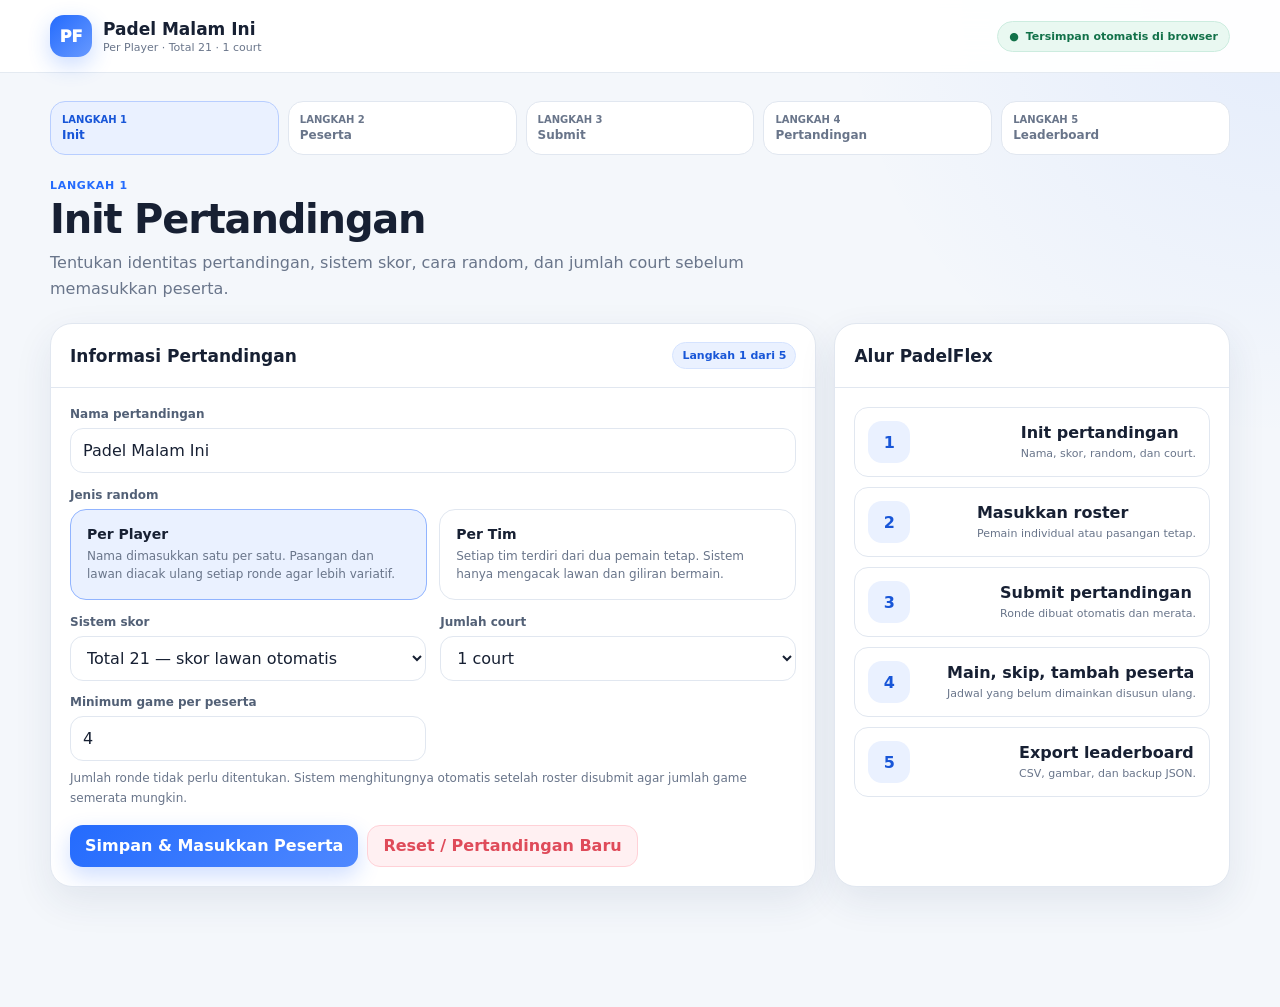
==== index.html @ 470eddf3 "init" ====
<!DOCTYPE html>
<html lang="id">
<head>
  <meta charset="UTF-8">
  <meta name="viewport" content="width=device-width, initial-scale=1.0">
  <meta name="theme-color" content="#246bfd">
  <title>Init Pertandingan — PadelFlex</title>
  <link rel="stylesheet" href="assets/css/app.css">
</head>
<body data-page="setup">
  <div class="shell">
    <header class="topbar">
      <div class="topbar-inner">
        <a class="brand" href="index.html">
          <span class="brand-mark">PF</span>
          <span>
            <strong id="headerMatchName">PadelFlex</strong>
            <small id="headerMatchMeta">Matchmaker padel tanpa database</small>
          </span>
        </a>
        <div class="storage">● <span>Tersimpan otomatis di browser</span></div>
      </div>
    </header>

    <main class="main">
      <nav class="stepper" aria-label="Alur pertandingan">
        <a class="step" data-step="1" href="index.html">
          <span>Langkah 1</span>
          <strong>Init</strong>
        </a>
<a class="step" data-step="2" href="players.html">
          <span>Langkah 2</span>
          <strong>Peserta</strong>
        </a>
<a class="step" data-step="3" href="players.html">
          <span>Langkah 3</span>
          <strong>Submit</strong>
        </a>
<a class="step" data-step="4" href="matches.html">
          <span>Langkah 4</span>
          <strong>Pertandingan</strong>
        </a>
<a class="step" data-step="5" href="leaderboard.html">
          <span>Langkah 5</span>
          <strong>Leaderboard</strong>
        </a>
      </nav>

      <div class="heading">
        <div>
          <div class="eyebrow">Langkah 1</div>
          <h1>Init Pertandingan</h1>
          <p>Tentukan identitas pertandingan, sistem skor, cara random, dan jumlah court sebelum memasukkan peserta.</p>
        </div>
      </div>


<div class="grid grid-sidebar">
  <div class="card">
    <div class="card-header">
      <h2>Informasi Pertandingan</h2>
      <span class="badge">Langkah 1 dari 5</span>
    </div>

    <div class="card-body">
      <div class="info hidden" id="lockedNotice" style="margin-bottom:15px">
        <strong>Sesi sedang berjalan.</strong>
        Sistem pertandingan dikunci agar jadwal dan leaderboard tetap konsisten.
        Gunakan reset untuk membuat sesi baru.
      </div>

      <form id="setupForm">
        <div class="field">
          <label for="matchName">Nama pertandingan</label>
          <input
            class="input"
            id="matchName"
            maxlength="70"
            placeholder="Contoh: Padel Jumat Malam">
        </div>

        <div style="margin-top:15px">
          <div class="field">
            <label>Jenis random</label>
          </div>

          <div class="mode-grid">
            <label class="mode-option" data-mode-option>
              <input type="radio" name="randomMode" value="player">
              <strong>Per Player</strong>
              <span>
                Nama dimasukkan satu per satu. Pasangan dan lawan diacak ulang
                setiap ronde agar lebih variatif.
              </span>
            </label>

            <label class="mode-option" data-mode-option>
              <input type="radio" name="randomMode" value="team">
              <strong>Per Tim</strong>
              <span>
                Setiap tim terdiri dari dua pemain tetap. Sistem hanya mengacak
                lawan dan giliran bermain.
              </span>
            </label>
          </div>
        </div>

        <div class="form-grid" style="margin-top:15px">
          <div class="field">
            <label for="scoreSystem">Sistem skor</label>
            <select class="select" id="scoreSystem">
              <option value="fixed:21">Total 21 — skor lawan otomatis</option>
              <option value="fixed:15">Total 15 — skor lawan otomatis</option>
              <option value="fixed:11">Total 11 — skor lawan otomatis</option>
              <option value="manual">Skor manual — isi kedua sisi</option>
            </select>
          </div>

          <div class="field">
            <label for="courtCount">Jumlah court</label>
            <select class="select" id="courtCount">
              <option value="1">1 court</option>
              <option value="2">2 court</option>
              <option value="3">3 court</option>
              <option value="4">4 court</option>
              <option value="5">5 court</option>
            </select>
          </div>

          <div class="field">
            <label for="minimumGames">Minimum game per peserta</label>
            <input
              class="input"
              id="minimumGames"
              type="number"
              min="1"
              max="20"
              value="4">
          </div>
        </div>

        <p class="hint">
          Jumlah ronde tidak perlu ditentukan. Sistem menghitungnya otomatis
          setelah roster disubmit agar jumlah game semerata mungkin.
        </p>

        <div style="display:flex;gap:9px;flex-wrap:wrap;margin-top:17px">
          <button class="btn btn-primary" type="submit" id="saveSetup">
            Simpan &amp; Masukkan Peserta
          </button>

          <button class="btn btn-success hidden" type="button" id="resumeMatch">
            Lanjutkan Pertandingan
          </button>

          <button class="btn btn-danger" type="button" id="resetSession">
            Reset / Pertandingan Baru
          </button>
        </div>
      </form>
    </div>
  </div>

  <div class="card">
    <div class="card-header">
      <h2>Alur PadelFlex</h2>
    </div>

    <div class="card-body">
      <div class="list">
        <div class="list-item">
          <span class="avatar">1</span>
          <div class="list-main">
            <div class="list-title">Init pertandingan</div>
            <div class="list-meta">Nama, skor, random, dan court.</div>
          </div>
        </div>

        <div class="list-item">
          <span class="avatar">2</span>
          <div class="list-main">
            <div class="list-title">Masukkan roster</div>
            <div class="list-meta">Pemain individual atau pasangan tetap.</div>
          </div>
        </div>

        <div class="list-item">
          <span class="avatar">3</span>
          <div class="list-main">
            <div class="list-title">Submit pertandingan</div>
            <div class="list-meta">Ronde dibuat otomatis dan merata.</div>
          </div>
        </div>

        <div class="list-item">
          <span class="avatar">4</span>
          <div class="list-main">
            <div class="list-title">Main, skip, tambah peserta</div>
            <div class="list-meta">Jadwal yang belum dimainkan disusun ulang.</div>
          </div>
        </div>

        <div class="list-item">
          <span class="avatar">5</span>
          <div class="list-main">
            <div class="list-title">Export leaderboard</div>
            <div class="list-meta">CSV, gambar, dan backup JSON.</div>
          </div>
        </div>
      </div>
    </div>
  </div>
</div>

    </main>
  </div>

  <div class="toast" id="toast"></div>

  <script src="assets/js/storage.js" defer></script>
  <script src="assets/js/scheduler.js" defer></script>
  <script src="assets/js/core.js" defer></script>
  <script src="assets/js/common.js" defer></script>
  <script src="assets/js/pages/setup.js" defer></script>
</body>
</html>
---- assets/css/app.css ----
:root {
  --bg:#f4f7fb;
  --surface:#ffffff;
  --soft:#f8fafc;
  --text:#172033;
  --muted:#69758a;
  --line:#e1e7f0;
  --primary:#246bfd;
  --primary-dark:#1856d8;
  --primary-soft:#eaf1ff;
  --success:#179b67;
  --success-soft:#e9f8f1;
  --warning:#d98f14;
  --warning-soft:#fff7e8;
  --danger:#df4b5a;
  --danger-soft:#fff0f2;
  --shadow:0 14px 38px rgba(34,56,96,.09);
  --radius:22px;
}
*{box-sizing:border-box}
html{scroll-behavior:smooth}
body{
  margin:0;
  color:var(--text);
  background:
    radial-gradient(circle at top right,rgba(36,107,253,.08),transparent 27%),
    var(--bg);
  font-family:Inter,ui-sans-serif,system-ui,-apple-system,BlinkMacSystemFont,"Segoe UI",sans-serif
}
button,input,select{font:inherit}
button{cursor:pointer}
a{color:inherit;text-decoration:none}
.hidden{display:none!important}
.shell{min-height:100vh}
.topbar{
  position:sticky;top:0;z-index:30;
  border-bottom:1px solid rgba(225,231,240,.88);
  background:rgba(255,255,255,.94);
  backdrop-filter:blur(16px)
}
.topbar-inner{
  width:min(1180px,calc(100% - 30px));
  min-height:72px;margin:0 auto;
  display:flex;align-items:center;justify-content:space-between;gap:18px
}
.brand{display:flex;align-items:center;gap:11px}
.brand-mark{
  width:42px;height:42px;border-radius:14px;
  display:grid;place-items:center;
  color:#fff;background:linear-gradient(135deg,var(--primary),#6799ff);
  font-weight:950;box-shadow:0 8px 22px rgba(36,107,253,.24)
}
.brand strong{display:block;font-size:17px}
.brand small{display:block;margin-top:2px;color:var(--muted);font-size:11px}
.storage{
  display:inline-flex;align-items:center;gap:7px;
  padding:8px 11px;border:1px solid #ccecdf;border-radius:999px;
  color:#127149;background:var(--success-soft);
  font-size:11px;font-weight:850
}
.main{width:min(1180px,calc(100% - 30px));margin:0 auto;padding:28px 0 120px}
.stepper{
  display:grid;grid-template-columns:repeat(5,minmax(0,1fr));
  gap:9px;margin-bottom:24px
}
.step{
  min-width:0;padding:12px 11px;border:1px solid var(--line);
  border-radius:15px;background:#fff;color:var(--muted)
}
.step.active{border-color:#b8ceff;background:var(--primary-soft);color:var(--primary-dark)}
.step.done{border-color:#ccecdf;background:var(--success-soft);color:#11714a}
.step span{display:block;font-size:10px;font-weight:900;text-transform:uppercase}
.step strong{display:block;margin-top:3px;font-size:12px;white-space:nowrap;overflow:hidden;text-overflow:ellipsis}
.heading{
  display:flex;align-items:flex-start;justify-content:space-between;
  gap:18px;margin-bottom:22px
}
.eyebrow{
  margin-bottom:6px;color:var(--primary);
  font-size:11px;font-weight:900;letter-spacing:.7px;text-transform:uppercase
}
.heading h1{margin:0;font-size:clamp(27px,4vw,40px);letter-spacing:-1.2px;line-height:1.08}
.heading p{max-width:760px;margin:9px 0 0;color:var(--muted);line-height:1.6}
.heading-actions{display:flex;gap:9px;flex-wrap:wrap;justify-content:flex-end}
.grid{display:grid;gap:18px}
.grid-2{grid-template-columns:repeat(2,minmax(0,1fr))}
.grid-3{grid-template-columns:repeat(3,minmax(0,1fr))}
.grid-sidebar{grid-template-columns:minmax(0,1.55fr) minmax(290px,.8fr)}
.card{
  min-width:0;border:1px solid var(--line);border-radius:var(--radius);
  background:var(--surface);box-shadow:var(--shadow);overflow:hidden
}
.card-header{
  min-height:64px;padding:16px 19px;border-bottom:1px solid var(--line);
  display:flex;align-items:center;justify-content:space-between;gap:12px
}
.card-header h2,.card-header h3{margin:0;font-size:17px}
.card-body{padding:19px}
.field{min-width:0}
.field label{display:block;margin-bottom:7px;color:#526076;font-size:12px;font-weight:850}
.input,.select{
  width:100%;min-height:45px;padding:10px 12px;
  border:1px solid var(--line);border-radius:13px;
  color:var(--text);background:#fff;outline:none
}
.input:focus,.select:focus{border-color:#8fb3ff;box-shadow:0 0 0 4px rgba(36,107,253,.09)}
.input[disabled],.select[disabled]{background:#f2f5f9;color:#8793a6}
.form-grid{display:grid;grid-template-columns:repeat(2,minmax(0,1fr));gap:14px}
.form-grid-3{display:grid;grid-template-columns:repeat(3,minmax(0,1fr));gap:14px}
.form-row{display:grid;grid-template-columns:1fr auto;gap:10px;align-items:end}
.hint{margin:8px 0 0;color:var(--muted);font-size:12px;line-height:1.6}
.mode-grid{display:grid;grid-template-columns:repeat(2,minmax(0,1fr));gap:12px}
.mode-option{
  position:relative;padding:16px;border:1px solid var(--line);border-radius:16px;
  background:#fff;cursor:pointer
}
.mode-option input{position:absolute;opacity:0;pointer-events:none}
.mode-option.selected{border-color:#91b4ff;background:var(--primary-soft)}
.mode-option strong{display:block;font-size:14px}
.mode-option span{display:block;margin-top:5px;color:var(--muted);font-size:12px;line-height:1.5}
.btn{
  min-height:42px;padding:0 15px;border:0;border-radius:13px;
  display:inline-flex;align-items:center;justify-content:center;gap:7px;
  font-weight:850;transition:.15s
}
.btn:hover{transform:translateY(-1px)}
.btn:disabled{opacity:.45;cursor:not-allowed;transform:none}
.btn-primary{color:#fff;background:linear-gradient(135deg,var(--primary),#4f88ff);box-shadow:0 9px 22px rgba(36,107,253,.22)}
.btn-secondary{color:var(--text);background:#fff;border:1px solid var(--line)}
.btn-soft{color:var(--primary-dark);background:var(--primary-soft)}
.btn-success{color:#fff;background:var(--success)}
.btn-warning{color:#8c5b0b;background:var(--warning-soft);border:1px solid #f5d8a2}
.btn-danger{color:var(--danger);background:var(--danger-soft);border:1px solid #ffd1d7}
.btn-sm{min-height:34px;padding:0 10px;border-radius:10px;font-size:12px}
.badge{
  min-height:27px;padding:4px 9px;border-radius:999px;
  display:inline-flex;align-items:center;justify-content:center;
  color:var(--primary-dark);background:var(--primary-soft);
  border:1px solid #d5e3ff;font-size:11px;font-weight:900;white-space:nowrap
}
.badge-success{color:#11714a;background:var(--success-soft);border-color:#c9ecdd}
.badge-warning{color:#935f0c;background:var(--warning-soft);border-color:#f4d79f}
.badge-danger{color:#a93340;background:var(--danger-soft);border-color:#ffd0d6}
.info{
  padding:14px 15px;border:1px solid #dbe6ff;border-radius:14px;
  color:#58677d;background:#eef5ff;font-size:12px;line-height:1.65
}
.info strong{color:var(--text)}
.list{display:grid;gap:10px}
.list-item{
  min-width:0;padding:13px;border:1px solid var(--line);
  border-radius:14px;background:#fff;
  display:flex;align-items:center;justify-content:space-between;gap:12px
}
.list-main{min-width:0}
.list-title{font-weight:850;overflow:hidden;text-overflow:ellipsis;white-space:nowrap}
.list-meta{margin-top:4px;color:var(--muted);font-size:11px;line-height:1.45}
.list-actions{display:flex;gap:7px;flex:0 0 auto}
.avatar{
  width:42px;height:42px;border-radius:14px;display:grid;place-items:center;
  flex:0 0 auto;color:var(--primary-dark);background:var(--primary-soft);font-weight:900
}
.empty{padding:42px 20px;text-align:center;color:var(--muted)}
.empty-icon{
  width:58px;height:58px;margin:0 auto 12px;border-radius:19px;
  display:grid;place-items:center;color:var(--primary);
  background:var(--primary-soft);font-size:25px
}
.empty strong{display:block;color:var(--text);margin-bottom:5px}
.summary-grid{display:grid;grid-template-columns:repeat(4,minmax(0,1fr));gap:12px}
.summary{
  padding:16px;border:1px solid var(--line);border-radius:16px;background:#fff
}
.summary span{display:block;color:var(--muted);font-size:11px;font-weight:800}
.summary strong{display:block;margin-top:5px;font-size:23px}
.round{
  margin-bottom:14px;border:1px solid var(--line);border-radius:18px;
  background:var(--soft);overflow:hidden
}
.round-head{
  min-height:60px;padding:13px 15px;border-bottom:1px solid var(--line);
  display:flex;align-items:center;justify-content:space-between;gap:12px
}
.round-head strong{display:block;font-size:15px}
.round-head small{display:block;margin-top:3px;color:var(--muted)}
.match-list{display:grid;gap:12px;padding:14px}
.match{
  padding:14px;border:1px solid var(--line);border-radius:15px;background:#fff
}
.match.current{border-color:#8fb3ff;box-shadow:0 0 0 4px rgba(36,107,253,.08)}
.match.deferred{border-style:dashed;border-color:#dfb76d;background:#fffdf8}
.match-top{display:flex;align-items:center;justify-content:space-between;gap:10px;margin-bottom:11px}
.court{color:var(--primary);font-size:11px;font-weight:900;text-transform:uppercase}
.scoreboard{display:grid;grid-template-columns:minmax(0,1fr) 48px minmax(0,1fr);gap:10px;align-items:stretch}
.team{
  min-width:0;padding:12px;border:1px solid var(--line);
  border-radius:14px;background:var(--soft)
}
.team.winner{border-color:#a6dcc7;background:var(--success-soft)}
.team-name{min-height:45px;display:grid;align-content:center;gap:3px;font-size:13px;font-weight:850;line-height:1.35}
.score-input{
  width:100%;height:47px;margin-top:10px;border:1px solid #d8e0eb;
  border-radius:12px;background:#fff;text-align:center;font-size:21px;font-weight:900;outline:none
}
.score-input:focus{border-color:#8fb3ff;box-shadow:0 0 0 4px rgba(36,107,253,.08)}
.vs{display:grid;place-items:center;color:#91a0b5;font-size:11px;font-weight:900}
.match-actions{display:flex;justify-content:flex-end;gap:8px;flex-wrap:wrap;margin-top:12px;padding-top:12px;border-top:1px solid var(--line)}
.resting{margin:0 14px 14px;padding:11px 13px;border:1px solid #f0d39e;border-radius:13px;color:#87580c;background:var(--warning-soft);font-size:12px}
.table-wrap{width:100%;overflow-x:auto}
table{width:100%;border-collapse:collapse;min-width:690px}
th,td{padding:13px 11px;border-bottom:1px solid var(--line);text-align:left;font-size:13px;white-space:nowrap}
th{color:var(--muted);background:var(--soft);font-size:11px;font-weight:900;text-transform:uppercase}
.rank{
  width:31px;height:31px;border-radius:10px;display:inline-grid;place-items:center;
  color:#526076;background:#f0f3f8;font-weight:900
}
.rank.top{color:#895a00;background:#fff0c2}
.points{color:var(--primary);font-size:16px;font-weight:950}
.sticky-actions{
  position:fixed;z-index:50;left:15px;right:15px;bottom:15px;
  width:min(1150px,calc(100% - 30px));margin:0 auto;
  min-height:76px;padding:12px 14px;border:1px solid #d8e2f1;border-radius:18px;
  background:rgba(255,255,255,.97);backdrop-filter:blur(16px);
  box-shadow:0 16px 44px rgba(33,54,93,.18);
  display:flex;align-items:center;justify-content:space-between;gap:14px
}
.sticky-copy{min-width:0}
.sticky-copy strong{display:block;overflow:hidden;text-overflow:ellipsis;white-space:nowrap;font-size:14px}
.sticky-copy small{display:block;margin-top:3px;color:var(--muted);overflow:hidden;text-overflow:ellipsis;white-space:nowrap}
.sticky-buttons{display:flex;gap:8px;flex:0 0 auto}
.toast{
  position:fixed;left:50%;bottom:104px;z-index:80;
  min-width:min(390px,calc(100% - 28px));padding:13px 16px;
  color:#fff;background:#172033;border-radius:14px;text-align:center;
  font-size:13px;font-weight:800;opacity:0;pointer-events:none;
  transform:translate(-50%,18px);transition:.2s
}
.toast.show{opacity:1;transform:translate(-50%,0)}
@media(max-width:900px){
  .grid-sidebar{grid-template-columns:1fr}
  .summary-grid{grid-template-columns:repeat(2,minmax(0,1fr))}
}
@media(max-width:720px){
  .topbar-inner,.main{width:min(100% - 20px,1180px)}
  .storage span{display:none}
  .stepper{grid-template-columns:repeat(5,1fr);gap:5px}
  .step{padding:9px 5px;text-align:center}
  .step strong{font-size:9px}
  .step span{font-size:8px}
  .heading{flex-direction:column}
  .heading-actions{width:100%;justify-content:flex-start}
  .heading-actions .btn{flex:1}
  .grid-2,.grid-3,.form-grid,.form-grid-3,.mode-grid{grid-template-columns:1fr}
  .scoreboard{grid-template-columns:1fr}
  .vs{min-height:20px}
  .form-row{grid-template-columns:1fr}
  .list-item{align-items:flex-start;flex-wrap:wrap}
  .list-actions{width:100%}
  .list-actions .btn{flex:1}
  .sticky-actions{bottom:10px;min-height:108px;align-items:stretch;flex-direction:column}
  .sticky-buttons{width:100%}
  .sticky-buttons .btn{flex:1}
  .sticky-copy strong,.sticky-copy small{white-space:normal}
  .main{padding-bottom:155px}
  .toast{bottom:130px}
}


#deferredSection {
  border-color: #efd39d;
  background: #fffdf8;
}

#deferredSection .card-header {
  background: var(--warning-soft);
}

#deferredQueue .list-item {
  border-style: dashed;
  border-color: #e6bf78;
}



.mobile-tournament-summary,
.mobile-leaderboard,
.leaderboard-mobile-nav {
  display: none;
}

@media(max-width:720px) {
  body[data-page="leaderboard"] {
    background: #f3f4f7;
  }

  body[data-page="leaderboard"] .topbar {
    background: var(--primary);
    border-bottom: 0;
  }

  body[data-page="leaderboard"] .topbar-inner {
    min-height: 68px;
  }

  body[data-page="leaderboard"] .brand-mark {
    color: var(--primary);
    background: #fff;
    box-shadow: none;
  }

  body[data-page="leaderboard"] .brand strong,
  body[data-page="leaderboard"] .brand small {
    color: #fff;
  }

  body[data-page="leaderboard"] .brand small {
    opacity: .78;
  }

  body[data-page="leaderboard"] .storage {
    color: #fff;
    background: rgba(255,255,255,.14);
    border-color: rgba(255,255,255,.25);
  }

  body[data-page="leaderboard"] .stepper,
  body[data-page="leaderboard"] .leaderboard-page-heading {
    display: none;
  }

  body[data-page="leaderboard"] .main {
    width: 100%;
    padding: 0 15px 108px;
  }

  .mobile-tournament-summary {
    display: block;
    padding: 22px 4px 20px;
    border-bottom: 1px solid #e0e3e9;
  }

  .mobile-tournament-title {
    display: flex;
    align-items: center;
    gap: 13px;
  }

  .mobile-trophy {
    width: 47px;
    height: 47px;
    display: grid;
    place-items: center;
    flex: 0 0 auto;
    color: var(--primary);
    font-size: 28px;
  }

  .mobile-tournament-title strong {
    display: block;
    font-size: 21px;
    line-height: 1.2;
    letter-spacing: -.4px;
  }

  .mobile-tournament-title small {
    display: block;
    margin-top: 4px;
    color: var(--muted);
    font-size: 11px;
  }

  .mobile-tournament-meta {
    margin-top: 19px;
    display: grid;
    grid-template-columns: 1fr 1fr;
    gap: 14px 12px;
  }

  .mobile-tournament-meta > div {
    min-width: 0;
    display: flex;
    align-items: center;
    gap: 9px;
    color: var(--muted);
  }

  .mobile-tournament-meta > div:last-child {
    grid-column: 1 / -1;
  }

  .mobile-tournament-meta span {
    width: 27px;
    flex: 0 0 auto;
    color: #58677d;
    font-size: 19px;
    text-align: center;
  }

  .mobile-tournament-meta strong {
    min-width: 0;
    overflow: hidden;
    text-overflow: ellipsis;
    white-space: nowrap;
    font-size: 13px;
    font-weight: 650;
  }

  .leaderboard-card {
    margin-top: 22px;
    overflow: visible;
    border: 0;
    border-radius: 0;
    background: transparent;
    box-shadow: none;
  }

  .leaderboard-card > .card-header {
    min-height: auto;
    padding: 0 4px 15px;
    border-bottom: 0;
    background: transparent;
  }

  .leaderboard-card > .card-header h2 {
    color: #26324a;
    font-size: 27px;
    letter-spacing: -.7px;
  }

  .leaderboard-card > .card-header .list-meta {
    margin-top: 4px;
  }

  .leaderboard-card > .card-header > div:last-child {
    width: 100%;
    margin-top: 10px;
  }

  .leaderboard-card > .card-header > div:last-child .btn {
    flex: 1;
    min-width: 92px;
  }

  .leaderboard-card > .card-body {
    padding: 0;
  }

  .desktop-leaderboard-table {
    display: none;
  }

  .mobile-leaderboard {
    display: block;
    overflow: hidden;
    border: 1px solid #dde1e8;
    border-radius: 18px;
    background: #fff;
  }

  .mobile-leaderboard-head,
  .mobile-leaderboard-row {
    display: grid;
    grid-template-columns:
      minmax(96px, 1fr)
      25px
      48px
      39px
      33px
      35px;
    align-items: center;
    column-gap: 2px;
  }

  .mobile-leaderboard-head {
    min-height: 53px;
    padding: 0 10px;
    color: #667289;
    background: #f8f8fb;
    border-bottom: 1px solid #e0e3e9;
    font-size: 9px;
    font-weight: 900;
    text-align: center;
    text-transform: uppercase;
  }

  .mobile-sort-label {
    text-align: left;
    font-size: 10px;
  }

  .mobile-leaderboard-row {
    min-height: 62px;
    padding: 7px 10px;
    border-bottom: 1px solid #e4e7ed;
  }

  .mobile-leaderboard-row:last-child {
    border-bottom: 0;
  }

  .mobile-leaderboard-row:nth-child(-n+3) {
    background: #fffdf3;
  }

  .mobile-leaderboard-row.not-played {
    opacity: .5;
  }

  .mobile-player-cell {
    min-width: 0;
    display: grid;
    grid-template-columns: 30px minmax(0,1fr);
    align-items: center;
    gap: 5px;
  }

  .mobile-rank {
    width: 30px;
    display: grid;
    place-items: center;
  }

  .mobile-medal {
    font-size: 22px;
    line-height: 1;
  }

  .mobile-rank-number {
    color: #26324a;
    font-size: 13px;
    font-weight: 700;
  }

  .mobile-player-copy {
    min-width: 0;
  }

  .mobile-player-copy strong {
    display: block;
    overflow: hidden;
    text-overflow: ellipsis;
    white-space: nowrap;
    color: #1f293b;
    font-size: 13px;
    font-weight: 750;
    text-transform: lowercase;
  }

  .mobile-player-copy small {
    display: block;
    margin-top: 2px;
    overflow: hidden;
    text-overflow: ellipsis;
    white-space: nowrap;
    color: var(--muted);
    font-size: 8px;
  }

  .mobile-stat {
    color: #333d50;
    font-size: 11px;
    text-align: center;
  }

  .mobile-wlt {
    font-size: 10px;
  }

  .mobile-points {
    color: var(--primary);
    font-size: 14px;
    font-weight: 900;
  }

  .mobile-leaderboard-empty {
    padding: 30px 15px;
    color: var(--muted);
    text-align: center;
    font-size: 12px;
  }

  .leaderboard-formula {
    margin: 12px 0 0 !important;
    border-color: #e0e3e9;
    background: rgba(255,255,255,.72);
  }

  .leaderboard-card > .card-body > div:last-child {
    padding: 0 2px;
  }

  .leaderboard-mobile-nav {
    position: fixed;
    z-index: 60;
    left: 0;
    right: 0;
    bottom: 0;
    height: 72px;
    padding: 7px 20px max(7px, env(safe-area-inset-bottom));
    display: grid;
    grid-template-columns: repeat(2,1fr);
    border-top: 1px solid #dfe3ea;
    background: rgba(255,255,255,.97);
    backdrop-filter: blur(14px);
  }

  .leaderboard-mobile-nav a {
    display: grid;
    place-items: center;
    align-content: center;
    gap: 3px;
    color: #69758a;
    font-size: 11px;
  }

  .leaderboard-mobile-nav a span {
    font-size: 22px;
  }

  .leaderboard-mobile-nav a strong {
    font-weight: 650;
  }

  .leaderboard-mobile-nav a.active {
    color: #24304a;
  }

  .leaderboard-mobile-nav a.active strong {
    font-weight: 900;
  }

  body[data-page="leaderboard"] .toast {
    bottom: 86px;
  }
}

@media(max-width:360px) {
  .mobile-leaderboard-head,
  .mobile-leaderboard-row {
    grid-template-columns:
      minmax(86px, 1fr)
      23px
      44px
      36px
      30px
      32px;
    padding-left: 7px;
    padding-right: 7px;
  }

  .mobile-player-cell {
    grid-template-columns: 27px minmax(0,1fr);
    gap: 3px;
  }

  .mobile-rank {
    width: 27px;
  }

  .mobile-medal {
    font-size: 20px;
  }

  .mobile-player-copy strong {
    font-size: 12px;
  }

  .mobile-stat {
    font-size: 10px;
  }

  .mobile-wlt {
    font-size: 9px;
  }

  .mobile-points {
    font-size: 13px;
  }
}
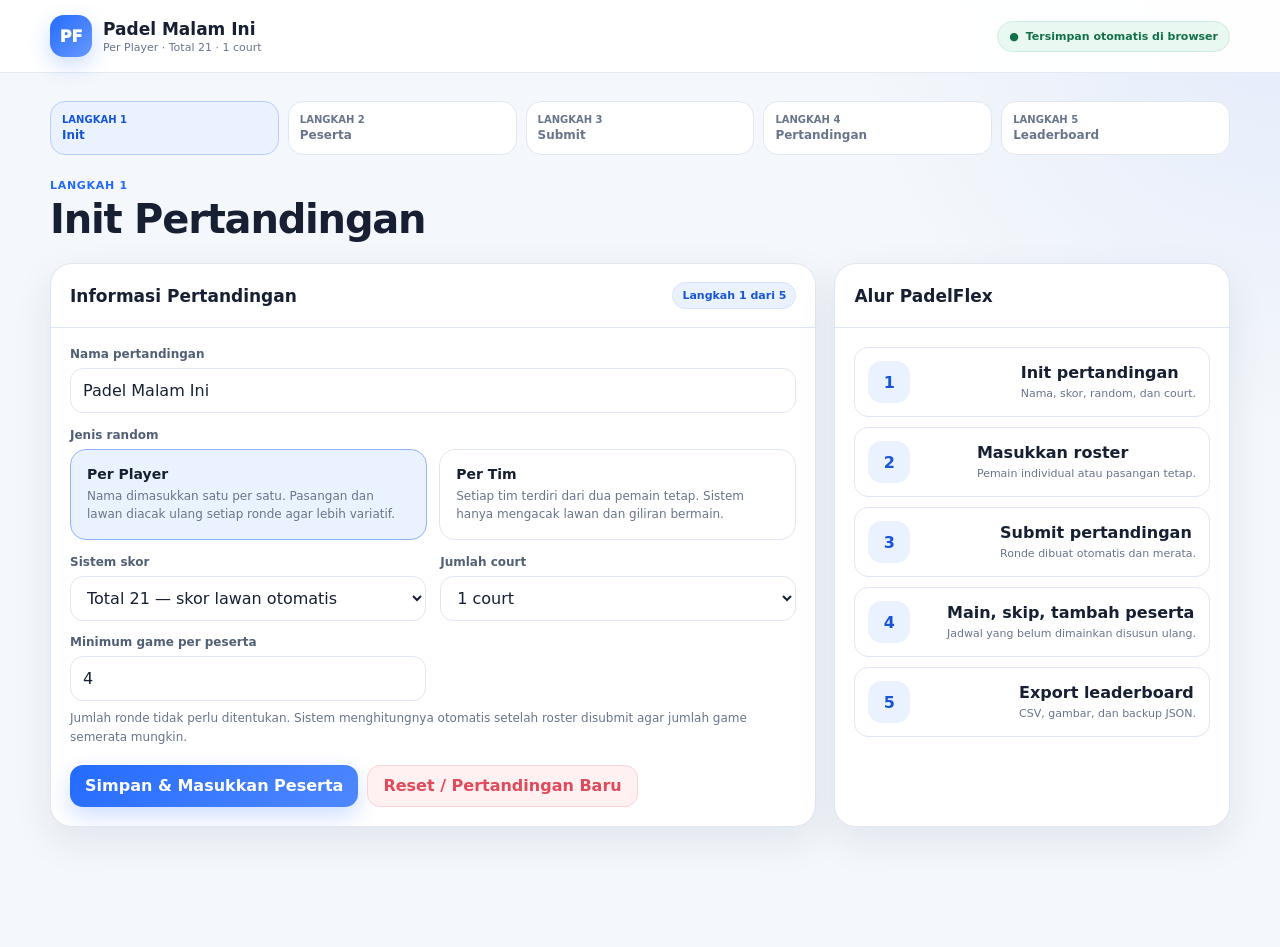
==== commit c5c3289f: "Remove paragraph from Init Pertandingan section Remove instruction paragraph from the match initiali" ====
--- a/index.html
+++ b/index.html
@@ -50,7 +50,6 @@
         <div>
           <div class="eyebrow">Langkah 1</div>
           <h1>Init Pertandingan</h1>
-          <p>Tentukan identitas pertandingan, sistem skor, cara random, dan jumlah court sebelum memasukkan peserta.</p>
         </div>
       </div>
 
@@ -223,4 +222,4 @@
   <script src="assets/js/common.js" defer></script>
   <script src="assets/js/pages/setup.js" defer></script>
 </body>
-</html>+</html>
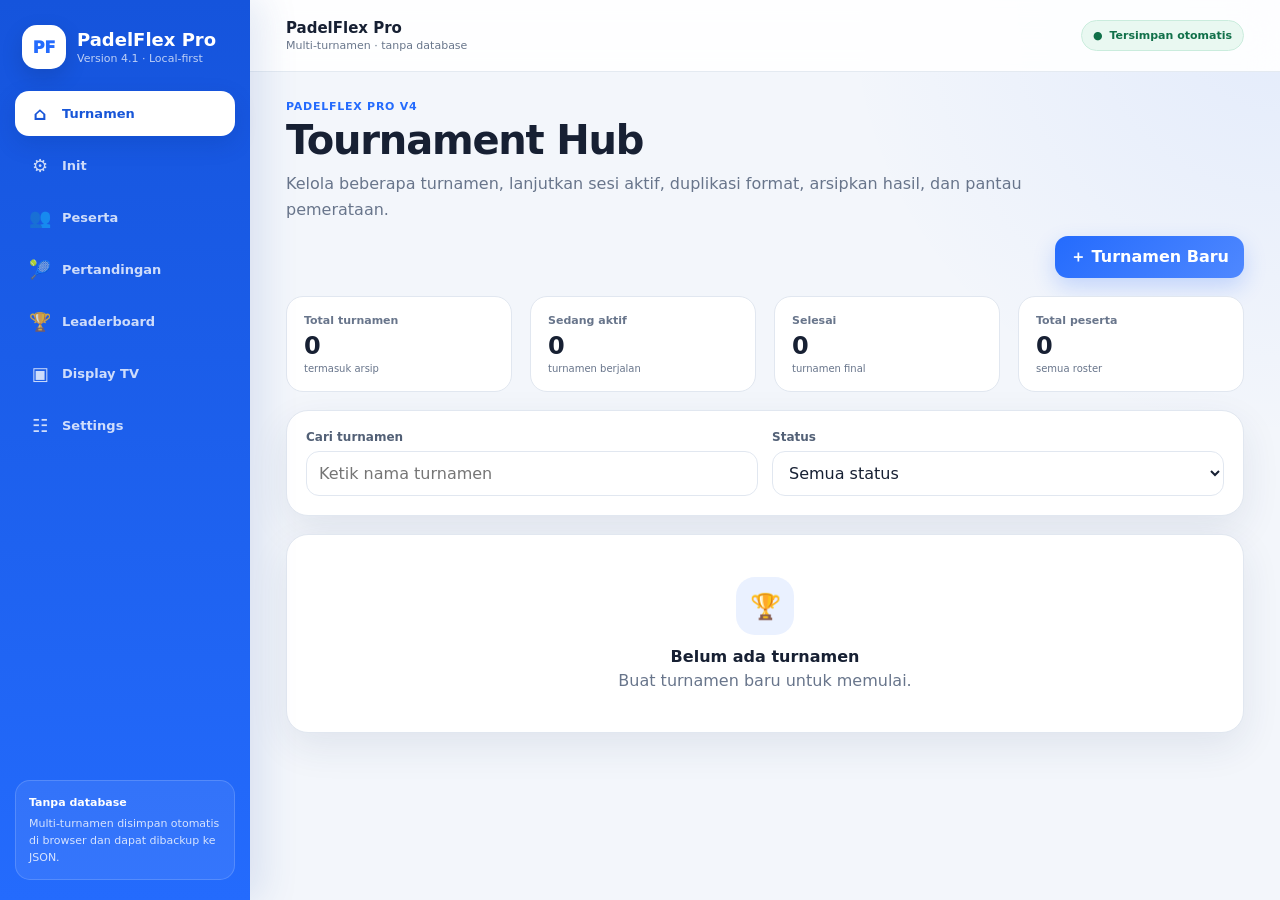
==== commit cc7df2cf: "Add files via upload" ====
--- a/index.html
+++ b/index.html
@@ -2,216 +2,148 @@
 <html lang="id">
 <head>
   <meta charset="UTF-8">
-  <meta name="viewport" content="width=device-width, initial-scale=1.0">
+  <meta name="viewport" content="width=device-width,initial-scale=1.0">
   <meta name="theme-color" content="#246bfd">
-  <title>Init Pertandingan — PadelFlex</title>
+  <meta name="description" content="PadelFlex Pro v4.1 - padel tournament manager tanpa database">
+  <title>Tournament Hub — PadelFlex Pro</title>
+  <link rel="manifest" href="manifest.webmanifest">
+  <link rel="icon" href="assets/icons/icon-192.png">
   <link rel="stylesheet" href="assets/css/app.css">
 </head>
-<body data-page="setup">
-  <div class="shell">
-    <header class="topbar">
-      <div class="topbar-inner">
-        <a class="brand" href="index.html">
-          <span class="brand-mark">PF</span>
-          <span>
-            <strong id="headerMatchName">PadelFlex</strong>
-            <small id="headerMatchMeta">Matchmaker padel tanpa database</small>
-          </span>
+<body data-page="hub">
+  <div class="app-shell">
+    <aside class="sidebar">
+      <a class="brand" href="index.html">
+        <span class="brand-mark">PF</span>
+        <span>
+          <strong>PadelFlex Pro</strong>
+          <small>Version 4.1 · Local-first</small>
+        </span>
+      </a>
+
+      <nav class="nav"><a class="nav-link" data-nav="hub" href="index.html">
+          <span class="nav-icon">⌂</span>Turnamen
         </a>
-        <div class="storage">● <span>Tersimpan otomatis di browser</span></div>
-      </div>
-    </header>
+<a class="nav-link" data-nav="setup" href="setup.html">
+          <span class="nav-icon">⚙</span>Init
+        </a>
+<a class="nav-link" data-nav="players" href="players.html">
+          <span class="nav-icon">👥</span>Peserta
+        </a>
+<a class="nav-link" data-nav="matches" href="matches.html">
+          <span class="nav-icon">🎾</span>Pertandingan
+        </a>
+<a class="nav-link" data-nav="leaderboard" href="leaderboard.html">
+          <span class="nav-icon">🏆</span>Leaderboard
+        </a>
+<a class="nav-link" data-nav="display" href="display.html">
+          <span class="nav-icon">▣</span>Display TV
+        </a>
+<a class="nav-link" data-nav="settings" href="settings.html">
+          <span class="nav-icon">☷</span>Settings
+        </a></nav>
 
-    <main class="main">
-      <nav class="stepper" aria-label="Alur pertandingan">
-        <a class="step" data-step="1" href="index.html">
-          <span>Langkah 1</span>
-          <strong>Init</strong>
-        </a>
-<a class="step" data-step="2" href="players.html">
-          <span>Langkah 2</span>
-          <strong>Peserta</strong>
-        </a>
-<a class="step" data-step="3" href="players.html">
-          <span>Langkah 3</span>
-          <strong>Submit</strong>
-        </a>
-<a class="step" data-step="4" href="matches.html">
-          <span>Langkah 4</span>
-          <strong>Pertandingan</strong>
-        </a>
-<a class="step" data-step="5" href="leaderboard.html">
-          <span>Langkah 5</span>
-          <strong>Leaderboard</strong>
-        </a>
-      </nav>
-
-      <div class="heading">
-        <div>
-          <div class="eyebrow">Langkah 1</div>
-          <h1>Init Pertandingan</h1>
+      <div class="sidebar-footer">
+        <div class="local-note">
+          <strong style="display:block;color:#fff;margin-bottom:4px">
+            Tanpa database
+          </strong>
+          Multi-turnamen disimpan otomatis di browser dan dapat dibackup ke JSON.
         </div>
       </div>
+    </aside>
+
+    <section class="main-shell">
+      <header class="topbar">
+        <div class="topbar-copy">
+          <strong id="topbarTitle">PadelFlex Pro</strong>
+          <span id="topbarSubtitle">Multi-turnamen · tanpa database</span>
+        </div>
+
+        <div class="autosave">● <span>Tersimpan otomatis</span></div>
+      </header>
+
+      <main class="page">
 
 
-<div class="grid grid-sidebar">
-  <div class="card">
-    <div class="card-header">
-      <h2>Informasi Pertandingan</h2>
-      <span class="badge">Langkah 1 dari 5</span>
-    </div>
-
-    <div class="card-body">
-      <div class="info hidden" id="lockedNotice" style="margin-bottom:15px">
-        <strong>Sesi sedang berjalan.</strong>
-        Sistem pertandingan dikunci agar jadwal dan leaderboard tetap konsisten.
-        Gunakan reset untuk membuat sesi baru.
-      </div>
-
-      <form id="setupForm">
-        <div class="field">
-          <label for="matchName">Nama pertandingan</label>
-          <input
-            class="input"
-            id="matchName"
-            maxlength="70"
-            placeholder="Contoh: Padel Jumat Malam">
-        </div>
-
-        <div style="margin-top:15px">
-          <div class="field">
-            <label>Jenis random</label>
-          </div>
-
-          <div class="mode-grid">
-            <label class="mode-option" data-mode-option>
-              <input type="radio" name="randomMode" value="player">
-              <strong>Per Player</strong>
-              <span>
-                Nama dimasukkan satu per satu. Pasangan dan lawan diacak ulang
-                setiap ronde agar lebih variatif.
-              </span>
-            </label>
-
-            <label class="mode-option" data-mode-option>
-              <input type="radio" name="randomMode" value="team">
-              <strong>Per Tim</strong>
-              <span>
-                Setiap tim terdiri dari dua pemain tetap. Sistem hanya mengacak
-                lawan dan giliran bermain.
-              </span>
-            </label>
+        <div class="heading">
+          <div>
+            <div class="eyebrow">PadelFlex Pro v4</div>
+            <h1>Tournament Hub</h1>
+            <p>Kelola beberapa turnamen, lanjutkan sesi aktif, duplikasi format, arsipkan hasil, dan pantau pemerataan.</p>
           </div>
         </div>
 
-        <div class="form-grid" style="margin-top:15px">
-          <div class="field">
-            <label for="scoreSystem">Sistem skor</label>
-            <select class="select" id="scoreSystem">
-              <option value="fixed:21">Total 21 — skor lawan otomatis</option>
-              <option value="fixed:15">Total 15 — skor lawan otomatis</option>
-              <option value="fixed:11">Total 11 — skor lawan otomatis</option>
-              <option value="manual">Skor manual — isi kedua sisi</option>
-            </select>
-          </div>
 
-          <div class="field">
-            <label for="courtCount">Jumlah court</label>
-            <select class="select" id="courtCount">
-              <option value="1">1 court</option>
-              <option value="2">2 court</option>
-              <option value="3">3 court</option>
-              <option value="4">4 court</option>
-              <option value="5">5 court</option>
-            </select>
-          </div>
+<div class="heading-actions" style="margin:-8px 0 18px">
+  <button class="btn btn-primary" id="newSession">
+    ＋ Turnamen Baru
+  </button>
 
-          <div class="field">
-            <label for="minimumGames">Minimum game per peserta</label>
-            <input
-              class="input"
-              id="minimumGames"
-              type="number"
-              min="1"
-              max="20"
-              value="4">
-          </div>
-        </div>
+  <button class="btn btn-soft hidden" id="installApp">
+    Install Aplikasi
+  </button>
+</div>
 
-        <p class="hint">
-          Jumlah ronde tidak perlu ditentukan. Sistem menghitungnya otomatis
-          setelah roster disubmit agar jumlah game semerata mungkin.
-        </p>
-
-        <div style="display:flex;gap:9px;flex-wrap:wrap;margin-top:17px">
-          <button class="btn btn-primary" type="submit" id="saveSetup">
-            Simpan &amp; Masukkan Peserta
-          </button>
-
-          <button class="btn btn-success hidden" type="button" id="resumeMatch">
-            Lanjutkan Pertandingan
-          </button>
-
-          <button class="btn btn-danger" type="button" id="resetSession">
-            Reset / Pertandingan Baru
-          </button>
-        </div>
-      </form>
-    </div>
+<div class="grid grid-4">
+  <div class="stat">
+    <span>Total turnamen</span>
+    <strong id="metricSessions">0</strong>
+    <small>termasuk arsip</small>
   </div>
 
-  <div class="card">
-    <div class="card-header">
-      <h2>Alur PadelFlex</h2>
-    </div>
+  <div class="stat">
+    <span>Sedang aktif</span>
+    <strong id="metricActive">0</strong>
+    <small>turnamen berjalan</small>
+  </div>
 
-    <div class="card-body">
-      <div class="list">
-        <div class="list-item">
-          <span class="avatar">1</span>
-          <div class="list-main">
-            <div class="list-title">Init pertandingan</div>
-            <div class="list-meta">Nama, skor, random, dan court.</div>
-          </div>
-        </div>
+  <div class="stat">
+    <span>Selesai</span>
+    <strong id="metricCompleted">0</strong>
+    <small>turnamen final</small>
+  </div>
 
-        <div class="list-item">
-          <span class="avatar">2</span>
-          <div class="list-main">
-            <div class="list-title">Masukkan roster</div>
-            <div class="list-meta">Pemain individual atau pasangan tetap.</div>
-          </div>
-        </div>
+  <div class="stat">
+    <span>Total peserta</span>
+    <strong id="metricParticipants">0</strong>
+    <small>semua roster</small>
+  </div>
+</div>
 
-        <div class="list-item">
-          <span class="avatar">3</span>
-          <div class="list-main">
-            <div class="list-title">Submit pertandingan</div>
-            <div class="list-meta">Ronde dibuat otomatis dan merata.</div>
-          </div>
-        </div>
+<div class="card" style="margin-top:18px">
+  <div class="card-body">
+    <div class="form-grid">
+      <div class="field">
+        <label for="sessionSearch">Cari turnamen</label>
+        <input
+          class="input"
+          id="sessionSearch"
+          placeholder="Ketik nama turnamen">
+      </div>
 
-        <div class="list-item">
-          <span class="avatar">4</span>
-          <div class="list-main">
-            <div class="list-title">Main, skip, tambah peserta</div>
-            <div class="list-meta">Jadwal yang belum dimainkan disusun ulang.</div>
-          </div>
-        </div>
-
-        <div class="list-item">
-          <span class="avatar">5</span>
-          <div class="list-main">
-            <div class="list-title">Export leaderboard</div>
-            <div class="list-meta">CSV, gambar, dan backup JSON.</div>
-          </div>
-        </div>
+      <div class="field">
+        <label for="statusFilter">Status</label>
+        <select class="select" id="statusFilter">
+          <option value="all">Semua status</option>
+          <option value="draft">Draft</option>
+          <option value="active">Aktif</option>
+          <option value="completed">Selesai</option>
+          <option value="archived">Arsip</option>
+        </select>
       </div>
     </div>
   </div>
 </div>
 
-    </main>
+<div
+  class="grid grid-3"
+  id="sessionGrid"
+  style="margin-top:18px">
+</div>
+
+      </main>
+    </section>
   </div>
 
   <div class="toast" id="toast"></div>
@@ -220,6 +152,6 @@
   <script src="assets/js/scheduler.js" defer></script>
   <script src="assets/js/core.js" defer></script>
   <script src="assets/js/common.js" defer></script>
-  <script src="assets/js/pages/setup.js" defer></script>
+  <script src="assets/js/pages/hub.js" defer></script>
 </body>
-</html>
+</html>
--- a/assets/css/app.css
+++ b/assets/css/app.css
@@ -1,679 +1,159 @@
-:root {
-  --bg:#f4f7fb;
-  --surface:#ffffff;
-  --soft:#f8fafc;
-  --text:#172033;
-  --muted:#69758a;
-  --line:#e1e7f0;
-  --primary:#246bfd;
-  --primary-dark:#1856d8;
-  --primary-soft:#eaf1ff;
-  --success:#179b67;
-  --success-soft:#e9f8f1;
-  --warning:#d98f14;
-  --warning-soft:#fff7e8;
-  --danger:#df4b5a;
-  --danger-soft:#fff0f2;
-  --shadow:0 14px 38px rgba(34,56,96,.09);
-  --radius:22px;
+:root{
+  --bg:#f3f6fb;--surface:#fff;--soft:#f8fafc;--text:#172033;--muted:#68758b;
+  --line:#e1e7f0;--primary:#246bfd;--primary-dark:#1856d8;--primary-soft:#eaf1ff;
+  --success:#169b67;--success-soft:#e9f8f1;--warning:#d98f14;--warning-soft:#fff7e8;
+  --danger:#df4b5a;--danger-soft:#fff0f2;--shadow:0 14px 38px rgba(34,56,96,.09);
+  --radius:22px;--sidebar:250px
 }
 *{box-sizing:border-box}
 html{scroll-behavior:smooth}
-body{
-  margin:0;
-  color:var(--text);
-  background:
-    radial-gradient(circle at top right,rgba(36,107,253,.08),transparent 27%),
-    var(--bg);
-  font-family:Inter,ui-sans-serif,system-ui,-apple-system,BlinkMacSystemFont,"Segoe UI",sans-serif
-}
-button,input,select{font:inherit}
-button{cursor:pointer}
-a{color:inherit;text-decoration:none}
-.hidden{display:none!important}
-.shell{min-height:100vh}
-.topbar{
-  position:sticky;top:0;z-index:30;
-  border-bottom:1px solid rgba(225,231,240,.88);
-  background:rgba(255,255,255,.94);
-  backdrop-filter:blur(16px)
-}
-.topbar-inner{
-  width:min(1180px,calc(100% - 30px));
-  min-height:72px;margin:0 auto;
-  display:flex;align-items:center;justify-content:space-between;gap:18px
-}
-.brand{display:flex;align-items:center;gap:11px}
-.brand-mark{
-  width:42px;height:42px;border-radius:14px;
-  display:grid;place-items:center;
-  color:#fff;background:linear-gradient(135deg,var(--primary),#6799ff);
-  font-weight:950;box-shadow:0 8px 22px rgba(36,107,253,.24)
-}
-.brand strong{display:block;font-size:17px}
-.brand small{display:block;margin-top:2px;color:var(--muted);font-size:11px}
-.storage{
-  display:inline-flex;align-items:center;gap:7px;
-  padding:8px 11px;border:1px solid #ccecdf;border-radius:999px;
-  color:#127149;background:var(--success-soft);
-  font-size:11px;font-weight:850
-}
-.main{width:min(1180px,calc(100% - 30px));margin:0 auto;padding:28px 0 120px}
-.stepper{
-  display:grid;grid-template-columns:repeat(5,minmax(0,1fr));
-  gap:9px;margin-bottom:24px
-}
-.step{
-  min-width:0;padding:12px 11px;border:1px solid var(--line);
-  border-radius:15px;background:#fff;color:var(--muted)
-}
-.step.active{border-color:#b8ceff;background:var(--primary-soft);color:var(--primary-dark)}
-.step.done{border-color:#ccecdf;background:var(--success-soft);color:#11714a}
-.step span{display:block;font-size:10px;font-weight:900;text-transform:uppercase}
-.step strong{display:block;margin-top:3px;font-size:12px;white-space:nowrap;overflow:hidden;text-overflow:ellipsis}
-.heading{
-  display:flex;align-items:flex-start;justify-content:space-between;
-  gap:18px;margin-bottom:22px
-}
-.eyebrow{
-  margin-bottom:6px;color:var(--primary);
-  font-size:11px;font-weight:900;letter-spacing:.7px;text-transform:uppercase
-}
-.heading h1{margin:0;font-size:clamp(27px,4vw,40px);letter-spacing:-1.2px;line-height:1.08}
-.heading p{max-width:760px;margin:9px 0 0;color:var(--muted);line-height:1.6}
-.heading-actions{display:flex;gap:9px;flex-wrap:wrap;justify-content:flex-end}
-.grid{display:grid;gap:18px}
-.grid-2{grid-template-columns:repeat(2,minmax(0,1fr))}
-.grid-3{grid-template-columns:repeat(3,minmax(0,1fr))}
-.grid-sidebar{grid-template-columns:minmax(0,1.55fr) minmax(290px,.8fr)}
-.card{
-  min-width:0;border:1px solid var(--line);border-radius:var(--radius);
-  background:var(--surface);box-shadow:var(--shadow);overflow:hidden
-}
-.card-header{
-  min-height:64px;padding:16px 19px;border-bottom:1px solid var(--line);
-  display:flex;align-items:center;justify-content:space-between;gap:12px
-}
-.card-header h2,.card-header h3{margin:0;font-size:17px}
-.card-body{padding:19px}
-.field{min-width:0}
-.field label{display:block;margin-bottom:7px;color:#526076;font-size:12px;font-weight:850}
-.input,.select{
-  width:100%;min-height:45px;padding:10px 12px;
-  border:1px solid var(--line);border-radius:13px;
-  color:var(--text);background:#fff;outline:none
-}
-.input:focus,.select:focus{border-color:#8fb3ff;box-shadow:0 0 0 4px rgba(36,107,253,.09)}
-.input[disabled],.select[disabled]{background:#f2f5f9;color:#8793a6}
-.form-grid{display:grid;grid-template-columns:repeat(2,minmax(0,1fr));gap:14px}
-.form-grid-3{display:grid;grid-template-columns:repeat(3,minmax(0,1fr));gap:14px}
-.form-row{display:grid;grid-template-columns:1fr auto;gap:10px;align-items:end}
-.hint{margin:8px 0 0;color:var(--muted);font-size:12px;line-height:1.6}
-.mode-grid{display:grid;grid-template-columns:repeat(2,minmax(0,1fr));gap:12px}
-.mode-option{
-  position:relative;padding:16px;border:1px solid var(--line);border-radius:16px;
-  background:#fff;cursor:pointer
-}
-.mode-option input{position:absolute;opacity:0;pointer-events:none}
-.mode-option.selected{border-color:#91b4ff;background:var(--primary-soft)}
-.mode-option strong{display:block;font-size:14px}
-.mode-option span{display:block;margin-top:5px;color:var(--muted);font-size:12px;line-height:1.5}
-.btn{
-  min-height:42px;padding:0 15px;border:0;border-radius:13px;
-  display:inline-flex;align-items:center;justify-content:center;gap:7px;
-  font-weight:850;transition:.15s
-}
-.btn:hover{transform:translateY(-1px)}
-.btn:disabled{opacity:.45;cursor:not-allowed;transform:none}
-.btn-primary{color:#fff;background:linear-gradient(135deg,var(--primary),#4f88ff);box-shadow:0 9px 22px rgba(36,107,253,.22)}
-.btn-secondary{color:var(--text);background:#fff;border:1px solid var(--line)}
-.btn-soft{color:var(--primary-dark);background:var(--primary-soft)}
-.btn-success{color:#fff;background:var(--success)}
-.btn-warning{color:#8c5b0b;background:var(--warning-soft);border:1px solid #f5d8a2}
-.btn-danger{color:var(--danger);background:var(--danger-soft);border:1px solid #ffd1d7}
-.btn-sm{min-height:34px;padding:0 10px;border-radius:10px;font-size:12px}
-.badge{
-  min-height:27px;padding:4px 9px;border-radius:999px;
-  display:inline-flex;align-items:center;justify-content:center;
-  color:var(--primary-dark);background:var(--primary-soft);
-  border:1px solid #d5e3ff;font-size:11px;font-weight:900;white-space:nowrap
-}
-.badge-success{color:#11714a;background:var(--success-soft);border-color:#c9ecdd}
-.badge-warning{color:#935f0c;background:var(--warning-soft);border-color:#f4d79f}
-.badge-danger{color:#a93340;background:var(--danger-soft);border-color:#ffd0d6}
-.info{
-  padding:14px 15px;border:1px solid #dbe6ff;border-radius:14px;
-  color:#58677d;background:#eef5ff;font-size:12px;line-height:1.65
-}
-.info strong{color:var(--text)}
-.list{display:grid;gap:10px}
-.list-item{
-  min-width:0;padding:13px;border:1px solid var(--line);
-  border-radius:14px;background:#fff;
-  display:flex;align-items:center;justify-content:space-between;gap:12px
-}
-.list-main{min-width:0}
-.list-title{font-weight:850;overflow:hidden;text-overflow:ellipsis;white-space:nowrap}
-.list-meta{margin-top:4px;color:var(--muted);font-size:11px;line-height:1.45}
-.list-actions{display:flex;gap:7px;flex:0 0 auto}
-.avatar{
-  width:42px;height:42px;border-radius:14px;display:grid;place-items:center;
-  flex:0 0 auto;color:var(--primary-dark);background:var(--primary-soft);font-weight:900
-}
-.empty{padding:42px 20px;text-align:center;color:var(--muted)}
-.empty-icon{
-  width:58px;height:58px;margin:0 auto 12px;border-radius:19px;
-  display:grid;place-items:center;color:var(--primary);
-  background:var(--primary-soft);font-size:25px
-}
-.empty strong{display:block;color:var(--text);margin-bottom:5px}
-.summary-grid{display:grid;grid-template-columns:repeat(4,minmax(0,1fr));gap:12px}
-.summary{
-  padding:16px;border:1px solid var(--line);border-radius:16px;background:#fff
-}
-.summary span{display:block;color:var(--muted);font-size:11px;font-weight:800}
-.summary strong{display:block;margin-top:5px;font-size:23px}
-.round{
-  margin-bottom:14px;border:1px solid var(--line);border-radius:18px;
-  background:var(--soft);overflow:hidden
-}
-.round-head{
-  min-height:60px;padding:13px 15px;border-bottom:1px solid var(--line);
-  display:flex;align-items:center;justify-content:space-between;gap:12px
-}
-.round-head strong{display:block;font-size:15px}
-.round-head small{display:block;margin-top:3px;color:var(--muted)}
-.match-list{display:grid;gap:12px;padding:14px}
-.match{
-  padding:14px;border:1px solid var(--line);border-radius:15px;background:#fff
-}
-.match.current{border-color:#8fb3ff;box-shadow:0 0 0 4px rgba(36,107,253,.08)}
-.match.deferred{border-style:dashed;border-color:#dfb76d;background:#fffdf8}
-.match-top{display:flex;align-items:center;justify-content:space-between;gap:10px;margin-bottom:11px}
-.court{color:var(--primary);font-size:11px;font-weight:900;text-transform:uppercase}
-.scoreboard{display:grid;grid-template-columns:minmax(0,1fr) 48px minmax(0,1fr);gap:10px;align-items:stretch}
-.team{
-  min-width:0;padding:12px;border:1px solid var(--line);
-  border-radius:14px;background:var(--soft)
-}
-.team.winner{border-color:#a6dcc7;background:var(--success-soft)}
-.team-name{min-height:45px;display:grid;align-content:center;gap:3px;font-size:13px;font-weight:850;line-height:1.35}
-.score-input{
-  width:100%;height:47px;margin-top:10px;border:1px solid #d8e0eb;
-  border-radius:12px;background:#fff;text-align:center;font-size:21px;font-weight:900;outline:none
-}
-.score-input:focus{border-color:#8fb3ff;box-shadow:0 0 0 4px rgba(36,107,253,.08)}
-.vs{display:grid;place-items:center;color:#91a0b5;font-size:11px;font-weight:900}
-.match-actions{display:flex;justify-content:flex-end;gap:8px;flex-wrap:wrap;margin-top:12px;padding-top:12px;border-top:1px solid var(--line)}
-.resting{margin:0 14px 14px;padding:11px 13px;border:1px solid #f0d39e;border-radius:13px;color:#87580c;background:var(--warning-soft);font-size:12px}
-.table-wrap{width:100%;overflow-x:auto}
-table{width:100%;border-collapse:collapse;min-width:690px}
-th,td{padding:13px 11px;border-bottom:1px solid var(--line);text-align:left;font-size:13px;white-space:nowrap}
-th{color:var(--muted);background:var(--soft);font-size:11px;font-weight:900;text-transform:uppercase}
-.rank{
-  width:31px;height:31px;border-radius:10px;display:inline-grid;place-items:center;
-  color:#526076;background:#f0f3f8;font-weight:900
-}
-.rank.top{color:#895a00;background:#fff0c2}
-.points{color:var(--primary);font-size:16px;font-weight:950}
-.sticky-actions{
-  position:fixed;z-index:50;left:15px;right:15px;bottom:15px;
-  width:min(1150px,calc(100% - 30px));margin:0 auto;
-  min-height:76px;padding:12px 14px;border:1px solid #d8e2f1;border-radius:18px;
-  background:rgba(255,255,255,.97);backdrop-filter:blur(16px);
-  box-shadow:0 16px 44px rgba(33,54,93,.18);
-  display:flex;align-items:center;justify-content:space-between;gap:14px
-}
-.sticky-copy{min-width:0}
-.sticky-copy strong{display:block;overflow:hidden;text-overflow:ellipsis;white-space:nowrap;font-size:14px}
-.sticky-copy small{display:block;margin-top:3px;color:var(--muted);overflow:hidden;text-overflow:ellipsis;white-space:nowrap}
-.sticky-buttons{display:flex;gap:8px;flex:0 0 auto}
-.toast{
-  position:fixed;left:50%;bottom:104px;z-index:80;
-  min-width:min(390px,calc(100% - 28px));padding:13px 16px;
-  color:#fff;background:#172033;border-radius:14px;text-align:center;
-  font-size:13px;font-weight:800;opacity:0;pointer-events:none;
-  transform:translate(-50%,18px);transition:.2s
-}
-.toast.show{opacity:1;transform:translate(-50%,0)}
-@media(max-width:900px){
-  .grid-sidebar{grid-template-columns:1fr}
-  .summary-grid{grid-template-columns:repeat(2,minmax(0,1fr))}
+body{margin:0;color:var(--text);background:radial-gradient(circle at top right,rgba(36,107,253,.08),transparent 28%),var(--bg);font-family:Inter,ui-sans-serif,system-ui,-apple-system,BlinkMacSystemFont,"Segoe UI",sans-serif}
+button,input,select,textarea{font:inherit}button{cursor:pointer}a{color:inherit;text-decoration:none}.hidden{display:none!important}
+.app-shell{min-height:100vh;display:grid;grid-template-columns:var(--sidebar) 1fr}
+.sidebar{position:fixed;inset:0 auto 0 0;z-index:30;width:var(--sidebar);padding:20px 15px;color:#fff;background:linear-gradient(180deg,#1554dc,#246bfd);display:flex;flex-direction:column;box-shadow:12px 0 35px rgba(35,83,173,.13)}
+.brand{display:flex;align-items:center;gap:11px;padding:5px 7px 22px}.brand-mark{width:44px;height:44px;border-radius:15px;display:grid;place-items:center;color:var(--primary);background:#fff;font-weight:950;box-shadow:0 8px 22px rgba(0,0,0,.13)}.brand strong{display:block;font-size:18px}.brand small{display:block;margin-top:2px;color:rgba(255,255,255,.72);font-size:11px}
+.nav{display:grid;gap:7px}.nav-link{min-height:45px;padding:0 13px;border-radius:14px;display:flex;align-items:center;gap:10px;color:rgba(255,255,255,.79);font-size:13px;font-weight:750}.nav-link:hover{background:rgba(255,255,255,.11);color:#fff}.nav-link.active{color:var(--primary-dark);background:#fff;box-shadow:0 8px 22px rgba(8,46,128,.18)}.nav-icon{width:24px;text-align:center;font-size:18px}
+.sidebar-footer{margin-top:auto;display:grid;gap:9px}.local-note{padding:13px;border:1px solid rgba(255,255,255,.16);border-radius:15px;color:rgba(255,255,255,.8);background:rgba(255,255,255,.08);font-size:11px;line-height:1.55}
+.main-shell{grid-column:2;min-width:0}.topbar{position:sticky;top:0;z-index:25;min-height:72px;padding:13px clamp(17px,3vw,36px);border-bottom:1px solid rgba(225,231,240,.88);background:rgba(255,255,255,.9);backdrop-filter:blur(16px);display:flex;align-items:center;justify-content:space-between;gap:16px}.topbar-copy{min-width:0}.topbar-copy strong{display:block;overflow:hidden;text-overflow:ellipsis;white-space:nowrap;font-size:15px}.topbar-copy span{display:block;margin-top:2px;color:var(--muted);font-size:11px}.autosave{display:inline-flex;align-items:center;gap:7px;padding:8px 11px;border:1px solid #caecdd;border-radius:999px;color:#107049;background:var(--success-soft);font-size:11px;font-weight:850}
+.page{width:min(1240px,100%);margin:0 auto;padding:28px clamp(17px,3vw,36px) 112px}.heading{display:flex;align-items:flex-start;justify-content:space-between;gap:18px;margin-bottom:22px}.eyebrow{margin-bottom:6px;color:var(--primary);font-size:11px;font-weight:900;letter-spacing:.75px;text-transform:uppercase}.heading h1{margin:0;font-size:clamp(27px,4vw,40px);letter-spacing:-1.2px;line-height:1.08}.heading p{max-width:750px;margin:9px 0 0;color:var(--muted);line-height:1.6}.heading-actions{display:flex;gap:9px;flex-wrap:wrap;justify-content:flex-end}
+.stepper{display:grid;grid-template-columns:repeat(5,minmax(0,1fr));gap:8px;margin-bottom:22px}.step{padding:11px 10px;border:1px solid var(--line);border-radius:14px;background:#fff;color:var(--muted)}.step.active{border-color:#b6cdff;background:var(--primary-soft);color:var(--primary-dark)}.step.done{border-color:#c9ecdd;background:var(--success-soft);color:#11714a}.step span{display:block;font-size:9px;font-weight:900;text-transform:uppercase}.step strong{display:block;margin-top:3px;font-size:11px;white-space:nowrap;overflow:hidden;text-overflow:ellipsis}
+.grid{display:grid;gap:18px}.grid-2{grid-template-columns:repeat(2,minmax(0,1fr))}.grid-3{grid-template-columns:repeat(3,minmax(0,1fr))}.grid-4{grid-template-columns:repeat(4,minmax(0,1fr))}.grid-sidebar{grid-template-columns:minmax(0,1.55fr) minmax(290px,.8fr)}
+.card{min-width:0;border:1px solid var(--line);border-radius:var(--radius);background:var(--surface);box-shadow:var(--shadow);overflow:hidden}.card-header{min-height:64px;padding:16px 19px;border-bottom:1px solid var(--line);display:flex;align-items:center;justify-content:space-between;gap:12px}.card-header h2,.card-header h3{margin:0;font-size:17px}.card-body{padding:19px}
+.stat{padding:17px;border:1px solid var(--line);border-radius:17px;background:#fff}.stat span{display:block;color:var(--muted);font-size:11px;font-weight:800}.stat strong{display:block;margin-top:5px;font-size:24px;letter-spacing:-.5px}.stat small{display:block;margin-top:3px;color:var(--muted);font-size:10px}
+.btn{min-height:42px;padding:0 15px;border:0;border-radius:13px;display:inline-flex;align-items:center;justify-content:center;gap:7px;font-weight:850;transition:.15s}.btn:hover{transform:translateY(-1px)}.btn:disabled{opacity:.45;cursor:not-allowed;transform:none}.btn-primary{color:#fff;background:linear-gradient(135deg,var(--primary),#4f88ff);box-shadow:0 9px 22px rgba(36,107,253,.22)}.btn-secondary{color:var(--text);background:#fff;border:1px solid var(--line)}.btn-soft{color:var(--primary-dark);background:var(--primary-soft)}.btn-success{color:#fff;background:var(--success)}.btn-warning{color:#8c5b0b;background:var(--warning-soft);border:1px solid #f1d39c}.btn-danger{color:var(--danger);background:var(--danger-soft);border:1px solid #ffd1d7}.btn-sm{min-height:34px;padding:0 10px;border-radius:10px;font-size:11px}
+.field{min-width:0}.field label{display:block;margin-bottom:7px;color:#526076;font-size:12px;font-weight:850}.input,.select,.textarea{width:100%;min-height:45px;padding:10px 12px;border:1px solid var(--line);border-radius:13px;color:var(--text);background:#fff;outline:none}.input:focus,.select:focus,.textarea:focus{border-color:#8fb3ff;box-shadow:0 0 0 4px rgba(36,107,253,.09)}.input:disabled,.select:disabled{background:#f1f4f8;color:#8793a6}.textarea{min-height:90px;resize:vertical}
+.form-grid{display:grid;grid-template-columns:repeat(2,minmax(0,1fr));gap:14px}.form-grid-3{display:grid;grid-template-columns:repeat(3,minmax(0,1fr));gap:14px}.form-row{display:grid;grid-template-columns:1fr auto;gap:10px;align-items:end}.hint{margin:8px 0 0;color:var(--muted);font-size:12px;line-height:1.6}
+.mode-grid{display:grid;grid-template-columns:repeat(2,minmax(0,1fr));gap:12px}.mode{position:relative;padding:15px;border:1px solid var(--line);border-radius:16px;background:#fff;cursor:pointer}.mode input{position:absolute;opacity:0}.mode.selected{border-color:#91b4ff;background:var(--primary-soft)}.mode strong{display:block;font-size:14px}.mode span{display:block;margin-top:5px;color:var(--muted);font-size:11px;line-height:1.5}
+.badge{min-height:27px;padding:4px 9px;border-radius:999px;display:inline-flex;align-items:center;justify-content:center;color:var(--primary-dark);background:var(--primary-soft);border:1px solid #d5e3ff;font-size:10px;font-weight:900;white-space:nowrap}.badge-success{color:#11714a;background:var(--success-soft);border-color:#c9ecdd}.badge-warning{color:#935f0c;background:var(--warning-soft);border-color:#f4d79f}.badge-danger{color:#a93340;background:var(--danger-soft);border-color:#ffd0d6}
+.info{padding:14px 15px;border:1px solid #dbe6ff;border-radius:14px;color:#58677d;background:#eef5ff;font-size:12px;line-height:1.65}.info strong{color:var(--text)}
+.list{display:grid;gap:10px}.list-item{min-width:0;padding:13px;border:1px solid var(--line);border-radius:14px;background:#fff;display:flex;align-items:center;justify-content:space-between;gap:12px}.list-main{min-width:0}.list-title{font-weight:850;overflow:hidden;text-overflow:ellipsis;white-space:nowrap}.list-meta{margin-top:4px;color:var(--muted);font-size:10px;line-height:1.45}.list-actions{display:flex;gap:7px;flex:0 0 auto}.avatar{width:42px;height:42px;border-radius:14px;display:grid;place-items:center;flex:0 0 auto;color:var(--primary-dark);background:var(--primary-soft);font-weight:900}
+.session-card{padding:17px;border:1px solid var(--line);border-radius:18px;background:#fff}.session-card-head{display:flex;align-items:flex-start;justify-content:space-between;gap:12px}.session-card h3{margin:0;font-size:17px}.session-card-meta{margin:10px 0 14px;display:flex;gap:7px;flex-wrap:wrap}.session-actions{display:flex;gap:7px;flex-wrap:wrap}.session-actions .btn{flex:1}.empty{padding:42px 20px;text-align:center;color:var(--muted)}.empty-icon{width:58px;height:58px;margin:0 auto 12px;border-radius:19px;display:grid;place-items:center;color:var(--primary);background:var(--primary-soft);font-size:25px}.empty strong{display:block;color:var(--text);margin-bottom:5px}
+.round{margin-bottom:14px;border:1px solid var(--line);border-radius:18px;background:var(--soft);overflow:hidden}.round-head{min-height:60px;padding:13px 15px;border-bottom:1px solid var(--line);display:flex;align-items:center;justify-content:space-between;gap:12px}.round-head strong{display:block;font-size:15px}.round-head small{display:block;margin-top:3px;color:var(--muted)}
+.match-list{display:grid;gap:12px;padding:14px}.match{padding:14px;border:1px solid var(--line);border-radius:15px;background:#fff}.match.current{border-color:#8fb3ff;box-shadow:0 0 0 4px rgba(36,107,253,.08)}.match-top{display:flex;align-items:center;justify-content:space-between;gap:10px;margin-bottom:11px}.court{color:var(--primary);font-size:11px;font-weight:900;text-transform:uppercase}.scoreboard{display:grid;grid-template-columns:minmax(0,1fr) 48px minmax(0,1fr);gap:10px;align-items:stretch}.team{min-width:0;padding:12px;border:1px solid var(--line);border-radius:14px;background:var(--soft)}.team.winner{border-color:#a6dcc7;background:var(--success-soft)}.team-name{min-height:45px;display:grid;align-content:center;gap:3px;font-size:13px;font-weight:850;line-height:1.35}.score-input{width:100%;height:47px;margin-top:10px;border:1px solid #d8e0eb;border-radius:12px;background:#fff;text-align:center;font-size:21px;font-weight:900;outline:none}.score-input:focus{border-color:#8fb3ff;box-shadow:0 0 0 4px rgba(36,107,253,.08)}.vs{display:grid;place-items:center;color:#91a0b5;font-size:11px;font-weight:900}.match-actions{display:flex;justify-content:flex-end;gap:8px;flex-wrap:wrap;margin-top:12px;padding-top:12px;border-top:1px solid var(--line)}.resting{margin:0 14px 14px;padding:11px 13px;border:1px solid #f0d39e;border-radius:13px;color:#87580c;background:var(--warning-soft);font-size:12px}
+.match-chooser{display:grid;grid-template-columns:repeat(3,minmax(0,1fr));gap:11px}.match-choice{min-width:0;padding:13px;border:1px solid var(--line);border-radius:15px;background:#fff}.match-choice.active{border-color:#a9c2ff;background:var(--primary-soft)}.match-choice-title{min-height:40px;display:block;margin:9px 0 11px;font-size:12px;line-height:1.45}.match-choice .btn{width:100%}
+.table-wrap{width:100%;overflow-x:auto}table{width:100%;border-collapse:collapse;min-width:690px}th,td{padding:13px 11px;border-bottom:1px solid var(--line);text-align:left;font-size:13px;white-space:nowrap}th{color:var(--muted);background:var(--soft);font-size:11px;font-weight:900;text-transform:uppercase}.rank{width:31px;height:31px;border-radius:10px;display:inline-grid;place-items:center;color:#526076;background:#f0f3f8;font-weight:900}.rank.top{color:#895a00;background:#fff0c2}.points{color:var(--primary);font-size:16px;font-weight:950}
+.fairness{display:flex;align-items:center;gap:11px}.fairness-meter{flex:1;height:10px;border-radius:999px;background:#edf1f7;overflow:hidden}.fairness-bar{height:100%;border-radius:inherit;background:linear-gradient(90deg,var(--success),#61c99e)}.fairness-value{font-size:12px;font-weight:900}
+.sticky-actions{position:fixed;z-index:50;left:calc(var(--sidebar) + 18px);right:18px;bottom:16px;min-height:76px;padding:12px 14px;border:1px solid #d8e2f1;border-radius:18px;background:rgba(255,255,255,.97);backdrop-filter:blur(16px);box-shadow:0 16px 44px rgba(33,54,93,.18);display:flex;align-items:center;justify-content:space-between;gap:14px}.sticky-copy{min-width:0}.sticky-copy strong{display:block;overflow:hidden;text-overflow:ellipsis;white-space:nowrap;font-size:14px}.sticky-copy small{display:block;margin-top:3px;color:var(--muted);overflow:hidden;text-overflow:ellipsis;white-space:nowrap}.sticky-buttons{display:flex;gap:8px;flex:0 0 auto}
+.mobile-leaderboard,.mobile-summary,.mobile-bottom-nav{display:none}
+.toast{position:fixed;left:50%;bottom:104px;z-index:80;min-width:min(390px,calc(100% - 28px));padding:13px 16px;color:#fff;background:#172033;border-radius:14px;text-align:center;font-size:13px;font-weight:800;opacity:0;pointer-events:none;transform:translate(-50%,18px);transition:.2s}.toast.show{opacity:1;transform:translate(-50%,0)}
+.display-page{min-height:100vh;padding:24px;background:#f2f5fa}.display-header{display:flex;align-items:flex-start;justify-content:space-between;gap:18px;margin-bottom:20px}.display-header h1{margin:0;font-size:clamp(30px,5vw,56px);letter-spacing:-1.5px}.display-grid{display:grid;grid-template-columns:minmax(0,1.15fr) minmax(360px,.85fr);gap:18px}.display-current{padding:24px;border-radius:26px;background:#fff;box-shadow:var(--shadow)}.display-current .scoreboard{margin-top:20px}.display-current .team{padding:22px}.display-current .team-name{font-size:clamp(20px,3vw,34px)}.display-current .score-input{display:none}.display-score{margin-top:16px;font-size:clamp(42px,7vw,86px);font-weight:950;text-align:center}.display-leaderboard{padding:20px;border-radius:26px;background:#fff;box-shadow:var(--shadow)}
+@media(max-width:1050px){.grid-4{grid-template-columns:repeat(2,minmax(0,1fr))}.grid-3{grid-template-columns:repeat(2,minmax(0,1fr))}.grid-sidebar,.display-grid{grid-template-columns:1fr}.match-chooser{grid-template-columns:repeat(2,minmax(0,1fr))}}
+@media(max-width:780px){
+  :root{--sidebar:0}.app-shell{display:block}.sidebar{display:none}.main-shell{grid-column:1}.topbar{min-height:65px;padding:11px 14px}.autosave span{display:none}.page{padding:21px 13px 148px}.heading{flex-direction:column}.heading-actions{width:100%;justify-content:flex-start}.heading-actions .btn{flex:1}.grid-2,.grid-3,.grid-4,.form-grid,.form-grid-3,.mode-grid{grid-template-columns:1fr}.stepper{gap:5px}.step{padding:9px 5px;text-align:center}.step strong{font-size:9px}.step span{font-size:8px}.scoreboard{grid-template-columns:1fr}.vs{min-height:20px}.form-row{grid-template-columns:1fr}.list-item{align-items:flex-start;flex-wrap:wrap}.list-actions{width:100%}.list-actions .btn{flex:1}.match-chooser{grid-template-columns:1fr}.sticky-actions{left:10px;right:10px;bottom:10px;min-height:108px;align-items:stretch;flex-direction:column}.sticky-buttons{width:100%;overflow-x:auto}.sticky-buttons .btn{flex:1;white-space:nowrap}.sticky-copy strong,.sticky-copy small{white-space:normal}.toast{bottom:130px}
 }
 @media(max-width:720px){
-  .topbar-inner,.main{width:min(100% - 20px,1180px)}
-  .storage span{display:none}
-  .stepper{grid-template-columns:repeat(5,1fr);gap:5px}
-  .step{padding:9px 5px;text-align:center}
-  .step strong{font-size:9px}
-  .step span{font-size:8px}
-  .heading{flex-direction:column}
-  .heading-actions{width:100%;justify-content:flex-start}
-  .heading-actions .btn{flex:1}
-  .grid-2,.grid-3,.form-grid,.form-grid-3,.mode-grid{grid-template-columns:1fr}
-  .scoreboard{grid-template-columns:1fr}
-  .vs{min-height:20px}
-  .form-row{grid-template-columns:1fr}
-  .list-item{align-items:flex-start;flex-wrap:wrap}
-  .list-actions{width:100%}
-  .list-actions .btn{flex:1}
-  .sticky-actions{bottom:10px;min-height:108px;align-items:stretch;flex-direction:column}
-  .sticky-buttons{width:100%}
-  .sticky-buttons .btn{flex:1}
-  .sticky-copy strong,.sticky-copy small{white-space:normal}
-  .main{padding-bottom:155px}
-  .toast{bottom:130px}
+  body[data-page="leaderboard"]{background:#f3f4f7}.desktop-table{display:none}.mobile-leaderboard,.mobile-summary{display:block}.mobile-summary{padding:18px 4px}.mobile-summary h2{margin:0;font-size:22px}.mobile-summary-meta{margin-top:12px;display:grid;grid-template-columns:repeat(2,minmax(0,1fr));gap:9px}.mobile-summary-meta div{padding:10px;border:1px solid var(--line);border-radius:13px;background:#fff}.mobile-summary-meta span{display:block;color:var(--muted);font-size:9px}.mobile-summary-meta strong{display:block;margin-top:3px;font-size:12px}.mobile-board{overflow:hidden;border:1px solid #dde2ea;border-radius:18px;background:#fff}.mobile-board-head,.mobile-board-row{display:grid;grid-template-columns:minmax(95px,1fr) 25px 48px 39px 33px 35px;align-items:center;column-gap:2px}.mobile-board-head{min-height:51px;padding:0 9px;color:#667289;background:#f8f8fb;border-bottom:1px solid #e0e3e9;font-size:9px;font-weight:900;text-align:center}.mobile-board-row{min-height:61px;padding:7px 9px;border-bottom:1px solid #e4e7ed}.mobile-board-row:nth-child(-n+3){background:#fffdf3}.mobile-player{min-width:0;display:grid;grid-template-columns:29px minmax(0,1fr);align-items:center;gap:4px}.mobile-player strong{display:block;overflow:hidden;text-overflow:ellipsis;white-space:nowrap;font-size:12px}.mobile-player small{display:block;margin-top:2px;overflow:hidden;text-overflow:ellipsis;white-space:nowrap;color:var(--muted);font-size:8px}.mobile-medal{font-size:21px;text-align:center}.mobile-rank{font-size:12px;text-align:center}.mobile-cell{text-align:center;font-size:10px}.mobile-points{color:var(--primary);font-size:14px;font-weight:950}.mobile-bottom-nav{position:fixed;z-index:60;inset:auto 0 0;height:70px;padding:7px 20px;display:grid;grid-template-columns:repeat(2,1fr);border-top:1px solid #dfe3ea;background:rgba(255,255,255,.97)}.mobile-bottom-nav a{display:grid;place-items:center;align-content:center;gap:3px;color:#69758a;font-size:10px}.mobile-bottom-nav a span{font-size:21px}.mobile-bottom-nav a.active{color:#24304a;font-weight:900}body[data-page="leaderboard"] .page{padding-bottom:90px}
+}
+@media(max-width:420px){.session-actions{display:grid;grid-template-columns:repeat(2,1fr)}.mobile-board-head,.mobile-board-row{grid-template-columns:minmax(82px,1fr) 22px 43px 35px 29px 31px;padding-left:6px;padding-right:6px}.mobile-player{grid-template-columns:25px minmax(0,1fr)}.mobile-medal{font-size:19px}.mobile-player strong{font-size:11px}.mobile-cell{font-size:9px}.mobile-points{font-size:12px}}
+
+
+@media(max-width:720px){
+  body[data-page="leaderboard"] .topbar{
+    background:var(--primary);
+    border-bottom:0;
+  }
+  body[data-page="leaderboard"] .topbar-copy strong,
+  body[data-page="leaderboard"] .topbar-copy span{
+    color:#fff;
+  }
+  body[data-page="leaderboard"] .topbar-copy span{opacity:.78}
+  body[data-page="leaderboard"] .autosave{
+    color:#fff;
+    background:rgba(255,255,255,.14);
+    border-color:rgba(255,255,255,.25);
+  }
+  body[data-page="leaderboard"] .stepper,
+  body[data-page="leaderboard"] .heading,
+  body[data-page="leaderboard"] .desktop-summary{
+    display:none;
+  }
+  body[data-page="leaderboard"] .page{
+    padding-top:0;
+  }
+  body[data-page="leaderboard"] .mobile-summary{
+    padding-top:20px;
+  }
 }
 
 
-#deferredSection {
-  border-color: #efd39d;
-  background: #fffdf8;
+.extra-match-builder {
+  border-color: #cddcff;
 }
 
-#deferredSection .card-header {
-  background: var(--warning-soft);
+.extra-match-builder .card-header {
+  background: linear-gradient(180deg,#f8fbff,#ffffff);
 }
 
-#deferredQueue .list-item {
-  border-style: dashed;
-  border-color: #e6bf78;
+.manual-player-slots {
+  display: grid;
+  grid-template-columns: repeat(4,minmax(0,1fr));
+  gap: 11px;
 }
 
-
-
-.mobile-tournament-summary,
-.mobile-leaderboard,
-.leaderboard-mobile-nav {
-  display: none;
+.manual-slot {
+  min-width: 0;
+  padding: 12px;
+  border: 1px solid var(--line);
+  border-radius: 15px;
+  background: var(--soft);
 }
 
-@media(max-width:720px) {
-  body[data-page="leaderboard"] {
-    background: #f3f4f7;
-  }
+.manual-slot label {
+  display: block;
+  margin-bottom: 7px;
+  color: var(--muted);
+  font-size: 10px;
+  font-weight: 900;
+  text-transform: uppercase;
+}
 
-  body[data-page="leaderboard"] .topbar {
-    background: var(--primary);
-    border-bottom: 0;
-  }
+.extra-activate-option {
+  margin-top: 14px;
+  padding: 12px 13px;
+  border: 1px solid var(--line);
+  border-radius: 14px;
+  background: var(--soft);
+  display: flex;
+  align-items: flex-start;
+  gap: 10px;
+  color: var(--muted);
+  font-size: 12px;
+  line-height: 1.5;
+}
 
-  body[data-page="leaderboard"] .topbar-inner {
-    min-height: 68px;
-  }
+.extra-activate-option input {
+  width: 17px;
+  height: 17px;
+  margin-top: 1px;
+  flex: 0 0 auto;
+}
 
-  body[data-page="leaderboard"] .brand-mark {
-    color: var(--primary);
-    background: #fff;
-    box-shadow: none;
-  }
+.extra-match-actions {
+  margin-top: 14px;
+  display: flex;
+  justify-content: flex-end;
+  gap: 9px;
+  flex-wrap: wrap;
+}
 
-  body[data-page="leaderboard"] .brand strong,
-  body[data-page="leaderboard"] .brand small {
-    color: #fff;
-  }
+.manual-extra-label {
+  margin-left: 7px;
+}
 
-  body[data-page="leaderboard"] .brand small {
-    opacity: .78;
-  }
-
-  body[data-page="leaderboard"] .storage {
-    color: #fff;
-    background: rgba(255,255,255,.14);
-    border-color: rgba(255,255,255,.25);
-  }
-
-  body[data-page="leaderboard"] .stepper,
-  body[data-page="leaderboard"] .leaderboard-page-heading {
-    display: none;
-  }
-
-  body[data-page="leaderboard"] .main {
-    width: 100%;
-    padding: 0 15px 108px;
-  }
-
-  .mobile-tournament-summary {
-    display: block;
-    padding: 22px 4px 20px;
-    border-bottom: 1px solid #e0e3e9;
-  }
-
-  .mobile-tournament-title {
-    display: flex;
-    align-items: center;
-    gap: 13px;
-  }
-
-  .mobile-trophy {
-    width: 47px;
-    height: 47px;
-    display: grid;
-    place-items: center;
-    flex: 0 0 auto;
-    color: var(--primary);
-    font-size: 28px;
-  }
-
-  .mobile-tournament-title strong {
-    display: block;
-    font-size: 21px;
-    line-height: 1.2;
-    letter-spacing: -.4px;
-  }
-
-  .mobile-tournament-title small {
-    display: block;
-    margin-top: 4px;
-    color: var(--muted);
-    font-size: 11px;
-  }
-
-  .mobile-tournament-meta {
-    margin-top: 19px;
-    display: grid;
-    grid-template-columns: 1fr 1fr;
-    gap: 14px 12px;
-  }
-
-  .mobile-tournament-meta > div {
-    min-width: 0;
-    display: flex;
-    align-items: center;
-    gap: 9px;
-    color: var(--muted);
-  }
-
-  .mobile-tournament-meta > div:last-child {
-    grid-column: 1 / -1;
-  }
-
-  .mobile-tournament-meta span {
-    width: 27px;
-    flex: 0 0 auto;
-    color: #58677d;
-    font-size: 19px;
-    text-align: center;
-  }
-
-  .mobile-tournament-meta strong {
-    min-width: 0;
-    overflow: hidden;
-    text-overflow: ellipsis;
-    white-space: nowrap;
-    font-size: 13px;
-    font-weight: 650;
-  }
-
-  .leaderboard-card {
-    margin-top: 22px;
-    overflow: visible;
-    border: 0;
-    border-radius: 0;
-    background: transparent;
-    box-shadow: none;
-  }
-
-  .leaderboard-card > .card-header {
-    min-height: auto;
-    padding: 0 4px 15px;
-    border-bottom: 0;
-    background: transparent;
-  }
-
-  .leaderboard-card > .card-header h2 {
-    color: #26324a;
-    font-size: 27px;
-    letter-spacing: -.7px;
-  }
-
-  .leaderboard-card > .card-header .list-meta {
-    margin-top: 4px;
-  }
-
-  .leaderboard-card > .card-header > div:last-child {
-    width: 100%;
-    margin-top: 10px;
-  }
-
-  .leaderboard-card > .card-header > div:last-child .btn {
-    flex: 1;
-    min-width: 92px;
-  }
-
-  .leaderboard-card > .card-body {
-    padding: 0;
-  }
-
-  .desktop-leaderboard-table {
-    display: none;
-  }
-
-  .mobile-leaderboard {
-    display: block;
-    overflow: hidden;
-    border: 1px solid #dde1e8;
-    border-radius: 18px;
-    background: #fff;
-  }
-
-  .mobile-leaderboard-head,
-  .mobile-leaderboard-row {
-    display: grid;
-    grid-template-columns:
-      minmax(96px, 1fr)
-      25px
-      48px
-      39px
-      33px
-      35px;
-    align-items: center;
-    column-gap: 2px;
-  }
-
-  .mobile-leaderboard-head {
-    min-height: 53px;
-    padding: 0 10px;
-    color: #667289;
-    background: #f8f8fb;
-    border-bottom: 1px solid #e0e3e9;
-    font-size: 9px;
-    font-weight: 900;
-    text-align: center;
-    text-transform: uppercase;
-  }
-
-  .mobile-sort-label {
-    text-align: left;
-    font-size: 10px;
-  }
-
-  .mobile-leaderboard-row {
-    min-height: 62px;
-    padding: 7px 10px;
-    border-bottom: 1px solid #e4e7ed;
-  }
-
-  .mobile-leaderboard-row:last-child {
-    border-bottom: 0;
-  }
-
-  .mobile-leaderboard-row:nth-child(-n+3) {
-    background: #fffdf3;
-  }
-
-  .mobile-leaderboard-row.not-played {
-    opacity: .5;
-  }
-
-  .mobile-player-cell {
-    min-width: 0;
-    display: grid;
-    grid-template-columns: 30px minmax(0,1fr);
-    align-items: center;
-    gap: 5px;
-  }
-
-  .mobile-rank {
-    width: 30px;
-    display: grid;
-    place-items: center;
-  }
-
-  .mobile-medal {
-    font-size: 22px;
-    line-height: 1;
-  }
-
-  .mobile-rank-number {
-    color: #26324a;
-    font-size: 13px;
-    font-weight: 700;
-  }
-
-  .mobile-player-copy {
-    min-width: 0;
-  }
-
-  .mobile-player-copy strong {
-    display: block;
-    overflow: hidden;
-    text-overflow: ellipsis;
-    white-space: nowrap;
-    color: #1f293b;
-    font-size: 13px;
-    font-weight: 750;
-    text-transform: lowercase;
-  }
-
-  .mobile-player-copy small {
-    display: block;
-    margin-top: 2px;
-    overflow: hidden;
-    text-overflow: ellipsis;
-    white-space: nowrap;
-    color: var(--muted);
-    font-size: 8px;
-  }
-
-  .mobile-stat {
-    color: #333d50;
-    font-size: 11px;
-    text-align: center;
-  }
-
-  .mobile-wlt {
-    font-size: 10px;
-  }
-
-  .mobile-points {
-    color: var(--primary);
-    font-size: 14px;
-    font-weight: 900;
-  }
-
-  .mobile-leaderboard-empty {
-    padding: 30px 15px;
-    color: var(--muted);
-    text-align: center;
-    font-size: 12px;
-  }
-
-  .leaderboard-formula {
-    margin: 12px 0 0 !important;
-    border-color: #e0e3e9;
-    background: rgba(255,255,255,.72);
-  }
-
-  .leaderboard-card > .card-body > div:last-child {
-    padding: 0 2px;
-  }
-
-  .leaderboard-mobile-nav {
-    position: fixed;
-    z-index: 60;
-    left: 0;
-    right: 0;
-    bottom: 0;
-    height: 72px;
-    padding: 7px 20px max(7px, env(safe-area-inset-bottom));
-    display: grid;
-    grid-template-columns: repeat(2,1fr);
-    border-top: 1px solid #dfe3ea;
-    background: rgba(255,255,255,.97);
-    backdrop-filter: blur(14px);
-  }
-
-  .leaderboard-mobile-nav a {
-    display: grid;
-    place-items: center;
-    align-content: center;
-    gap: 3px;
-    color: #69758a;
-    font-size: 11px;
-  }
-
-  .leaderboard-mobile-nav a span {
-    font-size: 22px;
-  }
-
-  .leaderboard-mobile-nav a strong {
-    font-weight: 650;
-  }
-
-  .leaderboard-mobile-nav a.active {
-    color: #24304a;
-  }
-
-  .leaderboard-mobile-nav a.active strong {
-    font-weight: 900;
-  }
-
-  body[data-page="leaderboard"] .toast {
-    bottom: 86px;
+@media(max-width:900px) {
+  .manual-player-slots {
+    grid-template-columns: repeat(2,minmax(0,1fr));
   }
 }
 
-@media(max-width:360px) {
-  .mobile-leaderboard-head,
-  .mobile-leaderboard-row {
-    grid-template-columns:
-      minmax(86px, 1fr)
-      23px
-      44px
-      36px
-      30px
-      32px;
-    padding-left: 7px;
-    padding-right: 7px;
+@media(max-width:600px) {
+  .manual-player-slots {
+    grid-template-columns: 1fr;
   }
 
-  .mobile-player-cell {
-    grid-template-columns: 27px minmax(0,1fr);
-    gap: 3px;
-  }
-
-  .mobile-rank {
-    width: 27px;
-  }
-
-  .mobile-medal {
-    font-size: 20px;
-  }
-
-  .mobile-player-copy strong {
-    font-size: 12px;
-  }
-
-  .mobile-stat {
-    font-size: 10px;
-  }
-
-  .mobile-wlt {
-    font-size: 9px;
-  }
-
-  .mobile-points {
-    font-size: 13px;
+  .extra-match-actions {
+    display: grid;
+    grid-template-columns: 1fr;
   }
 }
+
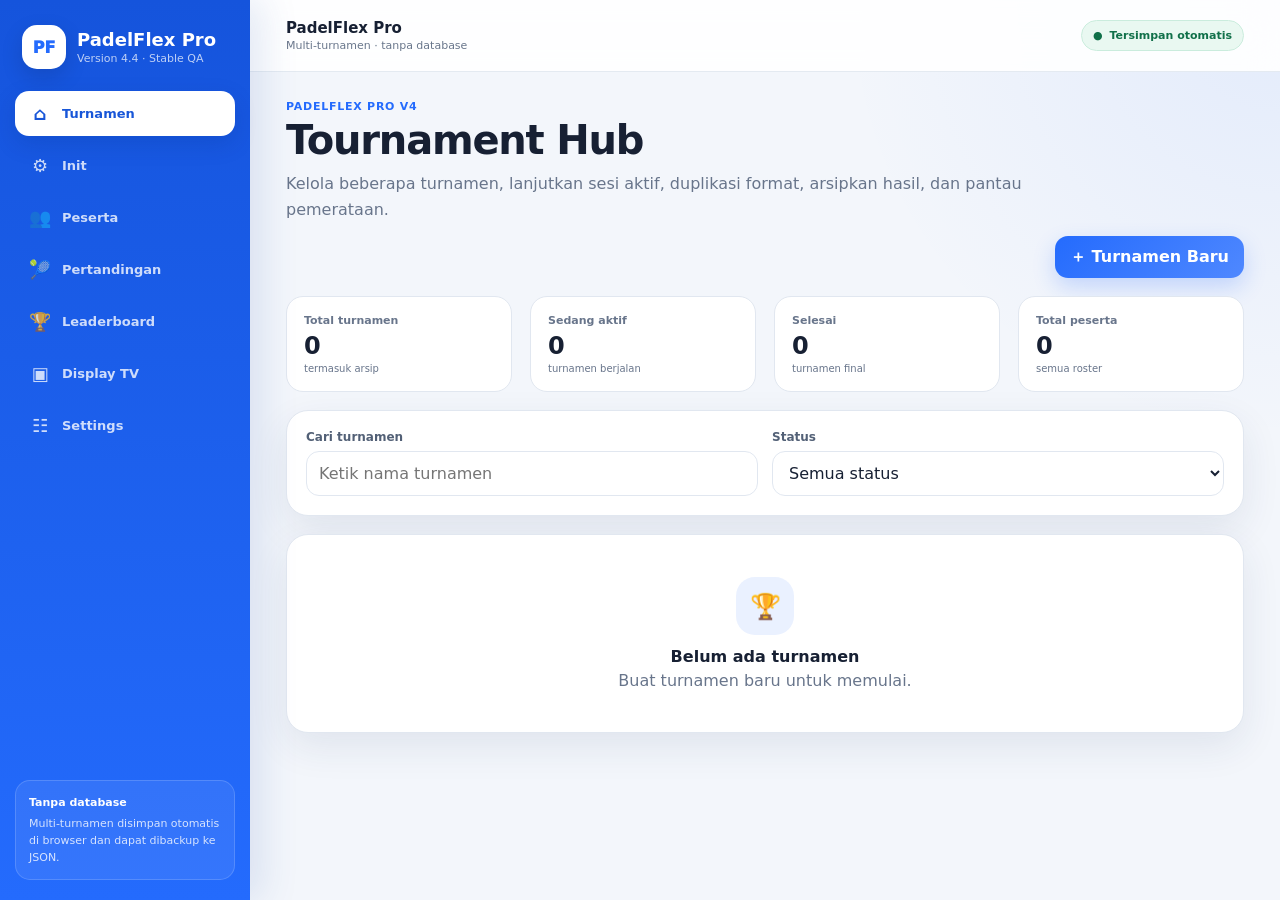
==== commit 0ea828a0: "Add files via upload" ====
--- a/index.html
+++ b/index.html
@@ -4,7 +4,7 @@
   <meta charset="UTF-8">
   <meta name="viewport" content="width=device-width,initial-scale=1.0">
   <meta name="theme-color" content="#246bfd">
-  <meta name="description" content="PadelFlex Pro v4.1 - padel tournament manager tanpa database">
+  <meta name="description" content="PadelFlex Pro v4.4 - padel tournament manager tanpa database">
   <title>Tournament Hub — PadelFlex Pro</title>
   <link rel="manifest" href="manifest.webmanifest">
   <link rel="icon" href="assets/icons/icon-192.png">
@@ -17,7 +17,7 @@
         <span class="brand-mark">PF</span>
         <span>
           <strong>PadelFlex Pro</strong>
-          <small>Version 4.1 · Local-first</small>
+          <small>Version 4.4 · Stable QA</small>
         </span>
       </a>
 
--- a/assets/css/app.css
+++ b/assets/css/app.css
@@ -17,14 +17,14 @@
 .main-shell{grid-column:2;min-width:0}.topbar{position:sticky;top:0;z-index:25;min-height:72px;padding:13px clamp(17px,3vw,36px);border-bottom:1px solid rgba(225,231,240,.88);background:rgba(255,255,255,.9);backdrop-filter:blur(16px);display:flex;align-items:center;justify-content:space-between;gap:16px}.topbar-copy{min-width:0}.topbar-copy strong{display:block;overflow:hidden;text-overflow:ellipsis;white-space:nowrap;font-size:15px}.topbar-copy span{display:block;margin-top:2px;color:var(--muted);font-size:11px}.autosave{display:inline-flex;align-items:center;gap:7px;padding:8px 11px;border:1px solid #caecdd;border-radius:999px;color:#107049;background:var(--success-soft);font-size:11px;font-weight:850}
 .page{width:min(1240px,100%);margin:0 auto;padding:28px clamp(17px,3vw,36px) 112px}.heading{display:flex;align-items:flex-start;justify-content:space-between;gap:18px;margin-bottom:22px}.eyebrow{margin-bottom:6px;color:var(--primary);font-size:11px;font-weight:900;letter-spacing:.75px;text-transform:uppercase}.heading h1{margin:0;font-size:clamp(27px,4vw,40px);letter-spacing:-1.2px;line-height:1.08}.heading p{max-width:750px;margin:9px 0 0;color:var(--muted);line-height:1.6}.heading-actions{display:flex;gap:9px;flex-wrap:wrap;justify-content:flex-end}
 .stepper{display:grid;grid-template-columns:repeat(5,minmax(0,1fr));gap:8px;margin-bottom:22px}.step{padding:11px 10px;border:1px solid var(--line);border-radius:14px;background:#fff;color:var(--muted)}.step.active{border-color:#b6cdff;background:var(--primary-soft);color:var(--primary-dark)}.step.done{border-color:#c9ecdd;background:var(--success-soft);color:#11714a}.step span{display:block;font-size:9px;font-weight:900;text-transform:uppercase}.step strong{display:block;margin-top:3px;font-size:11px;white-space:nowrap;overflow:hidden;text-overflow:ellipsis}
-.grid{display:grid;gap:18px}.grid-2{grid-template-columns:repeat(2,minmax(0,1fr))}.grid-3{grid-template-columns:repeat(3,minmax(0,1fr))}.grid-4{grid-template-columns:repeat(4,minmax(0,1fr))}.grid-sidebar{grid-template-columns:minmax(0,1.55fr) minmax(290px,.8fr)}
+.grid{display:grid;gap:18px}.grid-3{grid-template-columns:repeat(3,minmax(0,1fr))}.grid-4{grid-template-columns:repeat(4,minmax(0,1fr))}.grid-sidebar{grid-template-columns:minmax(0,1.55fr) minmax(290px,.8fr)}
 .card{min-width:0;border:1px solid var(--line);border-radius:var(--radius);background:var(--surface);box-shadow:var(--shadow);overflow:hidden}.card-header{min-height:64px;padding:16px 19px;border-bottom:1px solid var(--line);display:flex;align-items:center;justify-content:space-between;gap:12px}.card-header h2,.card-header h3{margin:0;font-size:17px}.card-body{padding:19px}
 .stat{padding:17px;border:1px solid var(--line);border-radius:17px;background:#fff}.stat span{display:block;color:var(--muted);font-size:11px;font-weight:800}.stat strong{display:block;margin-top:5px;font-size:24px;letter-spacing:-.5px}.stat small{display:block;margin-top:3px;color:var(--muted);font-size:10px}
 .btn{min-height:42px;padding:0 15px;border:0;border-radius:13px;display:inline-flex;align-items:center;justify-content:center;gap:7px;font-weight:850;transition:.15s}.btn:hover{transform:translateY(-1px)}.btn:disabled{opacity:.45;cursor:not-allowed;transform:none}.btn-primary{color:#fff;background:linear-gradient(135deg,var(--primary),#4f88ff);box-shadow:0 9px 22px rgba(36,107,253,.22)}.btn-secondary{color:var(--text);background:#fff;border:1px solid var(--line)}.btn-soft{color:var(--primary-dark);background:var(--primary-soft)}.btn-success{color:#fff;background:var(--success)}.btn-warning{color:#8c5b0b;background:var(--warning-soft);border:1px solid #f1d39c}.btn-danger{color:var(--danger);background:var(--danger-soft);border:1px solid #ffd1d7}.btn-sm{min-height:34px;padding:0 10px;border-radius:10px;font-size:11px}
 .field{min-width:0}.field label{display:block;margin-bottom:7px;color:#526076;font-size:12px;font-weight:850}.input,.select,.textarea{width:100%;min-height:45px;padding:10px 12px;border:1px solid var(--line);border-radius:13px;color:var(--text);background:#fff;outline:none}.input:focus,.select:focus,.textarea:focus{border-color:#8fb3ff;box-shadow:0 0 0 4px rgba(36,107,253,.09)}.input:disabled,.select:disabled{background:#f1f4f8;color:#8793a6}.textarea{min-height:90px;resize:vertical}
 .form-grid{display:grid;grid-template-columns:repeat(2,minmax(0,1fr));gap:14px}.form-grid-3{display:grid;grid-template-columns:repeat(3,minmax(0,1fr));gap:14px}.form-row{display:grid;grid-template-columns:1fr auto;gap:10px;align-items:end}.hint{margin:8px 0 0;color:var(--muted);font-size:12px;line-height:1.6}
 .mode-grid{display:grid;grid-template-columns:repeat(2,minmax(0,1fr));gap:12px}.mode{position:relative;padding:15px;border:1px solid var(--line);border-radius:16px;background:#fff;cursor:pointer}.mode input{position:absolute;opacity:0}.mode.selected{border-color:#91b4ff;background:var(--primary-soft)}.mode strong{display:block;font-size:14px}.mode span{display:block;margin-top:5px;color:var(--muted);font-size:11px;line-height:1.5}
-.badge{min-height:27px;padding:4px 9px;border-radius:999px;display:inline-flex;align-items:center;justify-content:center;color:var(--primary-dark);background:var(--primary-soft);border:1px solid #d5e3ff;font-size:10px;font-weight:900;white-space:nowrap}.badge-success{color:#11714a;background:var(--success-soft);border-color:#c9ecdd}.badge-warning{color:#935f0c;background:var(--warning-soft);border-color:#f4d79f}.badge-danger{color:#a93340;background:var(--danger-soft);border-color:#ffd0d6}
+.badge{min-height:27px;padding:4px 9px;border-radius:999px;display:inline-flex;align-items:center;justify-content:center;color:var(--primary-dark);background:var(--primary-soft);border:1px solid #d5e3ff;font-size:10px;font-weight:900;white-space:nowrap}.badge-success{color:#11714a;background:var(--success-soft);border-color:#c9ecdd}.badge-warning{color:#935f0c;background:var(--warning-soft);border-color:#f4d79f}
 .info{padding:14px 15px;border:1px solid #dbe6ff;border-radius:14px;color:#58677d;background:#eef5ff;font-size:12px;line-height:1.65}.info strong{color:var(--text)}
 .list{display:grid;gap:10px}.list-item{min-width:0;padding:13px;border:1px solid var(--line);border-radius:14px;background:#fff;display:flex;align-items:center;justify-content:space-between;gap:12px}.list-main{min-width:0}.list-title{font-weight:850;overflow:hidden;text-overflow:ellipsis;white-space:nowrap}.list-meta{margin-top:4px;color:var(--muted);font-size:10px;line-height:1.45}.list-actions{display:flex;gap:7px;flex:0 0 auto}.avatar{width:42px;height:42px;border-radius:14px;display:grid;place-items:center;flex:0 0 auto;color:var(--primary-dark);background:var(--primary-soft);font-weight:900}
 .session-card{padding:17px;border:1px solid var(--line);border-radius:18px;background:#fff}.session-card-head{display:flex;align-items:flex-start;justify-content:space-between;gap:12px}.session-card h3{margin:0;font-size:17px}.session-card-meta{margin:10px 0 14px;display:flex;gap:7px;flex-wrap:wrap}.session-actions{display:flex;gap:7px;flex-wrap:wrap}.session-actions .btn{flex:1}.empty{padding:42px 20px;text-align:center;color:var(--muted)}.empty-icon{width:58px;height:58px;margin:0 auto 12px;border-radius:19px;display:grid;place-items:center;color:var(--primary);background:var(--primary-soft);font-size:25px}.empty strong{display:block;color:var(--text);margin-bottom:5px}
@@ -39,7 +39,7 @@
 .display-page{min-height:100vh;padding:24px;background:#f2f5fa}.display-header{display:flex;align-items:flex-start;justify-content:space-between;gap:18px;margin-bottom:20px}.display-header h1{margin:0;font-size:clamp(30px,5vw,56px);letter-spacing:-1.5px}.display-grid{display:grid;grid-template-columns:minmax(0,1.15fr) minmax(360px,.85fr);gap:18px}.display-current{padding:24px;border-radius:26px;background:#fff;box-shadow:var(--shadow)}.display-current .scoreboard{margin-top:20px}.display-current .team{padding:22px}.display-current .team-name{font-size:clamp(20px,3vw,34px)}.display-current .score-input{display:none}.display-score{margin-top:16px;font-size:clamp(42px,7vw,86px);font-weight:950;text-align:center}.display-leaderboard{padding:20px;border-radius:26px;background:#fff;box-shadow:var(--shadow)}
 @media(max-width:1050px){.grid-4{grid-template-columns:repeat(2,minmax(0,1fr))}.grid-3{grid-template-columns:repeat(2,minmax(0,1fr))}.grid-sidebar,.display-grid{grid-template-columns:1fr}.match-chooser{grid-template-columns:repeat(2,minmax(0,1fr))}}
 @media(max-width:780px){
-  :root{--sidebar:0}.app-shell{display:block}.sidebar{display:none}.main-shell{grid-column:1}.topbar{min-height:65px;padding:11px 14px}.autosave span{display:none}.page{padding:21px 13px 148px}.heading{flex-direction:column}.heading-actions{width:100%;justify-content:flex-start}.heading-actions .btn{flex:1}.grid-2,.grid-3,.grid-4,.form-grid,.form-grid-3,.mode-grid{grid-template-columns:1fr}.stepper{gap:5px}.step{padding:9px 5px;text-align:center}.step strong{font-size:9px}.step span{font-size:8px}.scoreboard{grid-template-columns:1fr}.vs{min-height:20px}.form-row{grid-template-columns:1fr}.list-item{align-items:flex-start;flex-wrap:wrap}.list-actions{width:100%}.list-actions .btn{flex:1}.match-chooser{grid-template-columns:1fr}.sticky-actions{left:10px;right:10px;bottom:10px;min-height:108px;align-items:stretch;flex-direction:column}.sticky-buttons{width:100%;overflow-x:auto}.sticky-buttons .btn{flex:1;white-space:nowrap}.sticky-copy strong,.sticky-copy small{white-space:normal}.toast{bottom:130px}
+  :root{--sidebar:0}.app-shell{display:block}.sidebar{display:none}.main-shell{grid-column:1}.topbar{min-height:65px;padding:11px 14px}.autosave span{display:none}.page{padding:21px 13px 148px}.heading{flex-direction:column}.heading-actions{width:100%;justify-content:flex-start}.heading-actions .btn{flex:1}.grid-3,.grid-4,.form-grid,.form-grid-3,.mode-grid{grid-template-columns:1fr}.stepper{gap:5px}.step{padding:9px 5px;text-align:center}.step strong{font-size:9px}.step span{font-size:8px}.scoreboard{grid-template-columns:1fr}.vs{min-height:20px}.form-row{grid-template-columns:1fr}.list-item{align-items:flex-start;flex-wrap:wrap}.list-actions{width:100%}.list-actions .btn{flex:1}.match-chooser{grid-template-columns:1fr}.sticky-actions{left:10px;right:10px;bottom:10px;min-height:108px;align-items:stretch;flex-direction:column}.sticky-buttons{width:100%;overflow-x:auto}.sticky-buttons .btn{flex:1;white-space:nowrap}.sticky-copy strong,.sticky-copy small{white-space:normal}.toast{bottom:130px}
 }
 @media(max-width:720px){
   body[data-page="leaderboard"]{background:#f3f4f7}.desktop-table{display:none}.mobile-leaderboard,.mobile-summary{display:block}.mobile-summary{padding:18px 4px}.mobile-summary h2{margin:0;font-size:22px}.mobile-summary-meta{margin-top:12px;display:grid;grid-template-columns:repeat(2,minmax(0,1fr));gap:9px}.mobile-summary-meta div{padding:10px;border:1px solid var(--line);border-radius:13px;background:#fff}.mobile-summary-meta span{display:block;color:var(--muted);font-size:9px}.mobile-summary-meta strong{display:block;margin-top:3px;font-size:12px}.mobile-board{overflow:hidden;border:1px solid #dde2ea;border-radius:18px;background:#fff}.mobile-board-head,.mobile-board-row{display:grid;grid-template-columns:minmax(95px,1fr) 25px 48px 39px 33px 35px;align-items:center;column-gap:2px}.mobile-board-head{min-height:51px;padding:0 9px;color:#667289;background:#f8f8fb;border-bottom:1px solid #e0e3e9;font-size:9px;font-weight:900;text-align:center}.mobile-board-row{min-height:61px;padding:7px 9px;border-bottom:1px solid #e4e7ed}.mobile-board-row:nth-child(-n+3){background:#fffdf3}.mobile-player{min-width:0;display:grid;grid-template-columns:29px minmax(0,1fr);align-items:center;gap:4px}.mobile-player strong{display:block;overflow:hidden;text-overflow:ellipsis;white-space:nowrap;font-size:12px}.mobile-player small{display:block;margin-top:2px;overflow:hidden;text-overflow:ellipsis;white-space:nowrap;color:var(--muted);font-size:8px}.mobile-medal{font-size:21px;text-align:center}.mobile-rank{font-size:12px;text-align:center}.mobile-cell{text-align:center;font-size:10px}.mobile-points{color:var(--primary);font-size:14px;font-weight:950}.mobile-bottom-nav{position:fixed;z-index:60;inset:auto 0 0;height:70px;padding:7px 20px;display:grid;grid-template-columns:repeat(2,1fr);border-top:1px solid #dfe3ea;background:rgba(255,255,255,.97)}.mobile-bottom-nav a{display:grid;place-items:center;align-content:center;gap:3px;color:#69758a;font-size:10px}.mobile-bottom-nav a span{font-size:21px}.mobile-bottom-nav a.active{color:#24304a;font-weight:900}body[data-page="leaderboard"] .page{padding-bottom:90px}
@@ -63,8 +63,7 @@
     border-color:rgba(255,255,255,.25);
   }
   body[data-page="leaderboard"] .stepper,
-  body[data-page="leaderboard"] .heading,
-  body[data-page="leaderboard"] .desktop-summary{
+  body[data-page="leaderboard"] .heading{
     display:none;
   }
   body[data-page="leaderboard"] .page{
@@ -157,3 +156,46 @@
   }
 }
 
+
+
+.rest-readiness {
+  min-height: 48px;
+  padding: 10px 12px;
+  border: 1px solid var(--line);
+  border-radius: 14px;
+  background: var(--soft);
+  display: flex;
+  align-items: center;
+  gap: 9px;
+  color: var(--muted);
+  font-size: 11px;
+  line-height: 1.5;
+}
+
+.rest-readiness.ready {
+  border-color: #bfe6d5;
+  background: var(--success-soft);
+}
+
+.rest-readiness.warning {
+  border-color: #efd39d;
+  background: var(--warning-soft);
+}
+
+.match-choice.rest-ready {
+  border-color: #c9e8db;
+}
+
+.match-choice.rest-warning {
+  border-color: #efd39d;
+  background: #fffdf8;
+}
+
+.match-rest-note {
+  min-height: 30px;
+  margin: -3px 0 10px;
+  color: var(--muted);
+  font-size: 9px;
+  line-height: 1.45;
+}
+
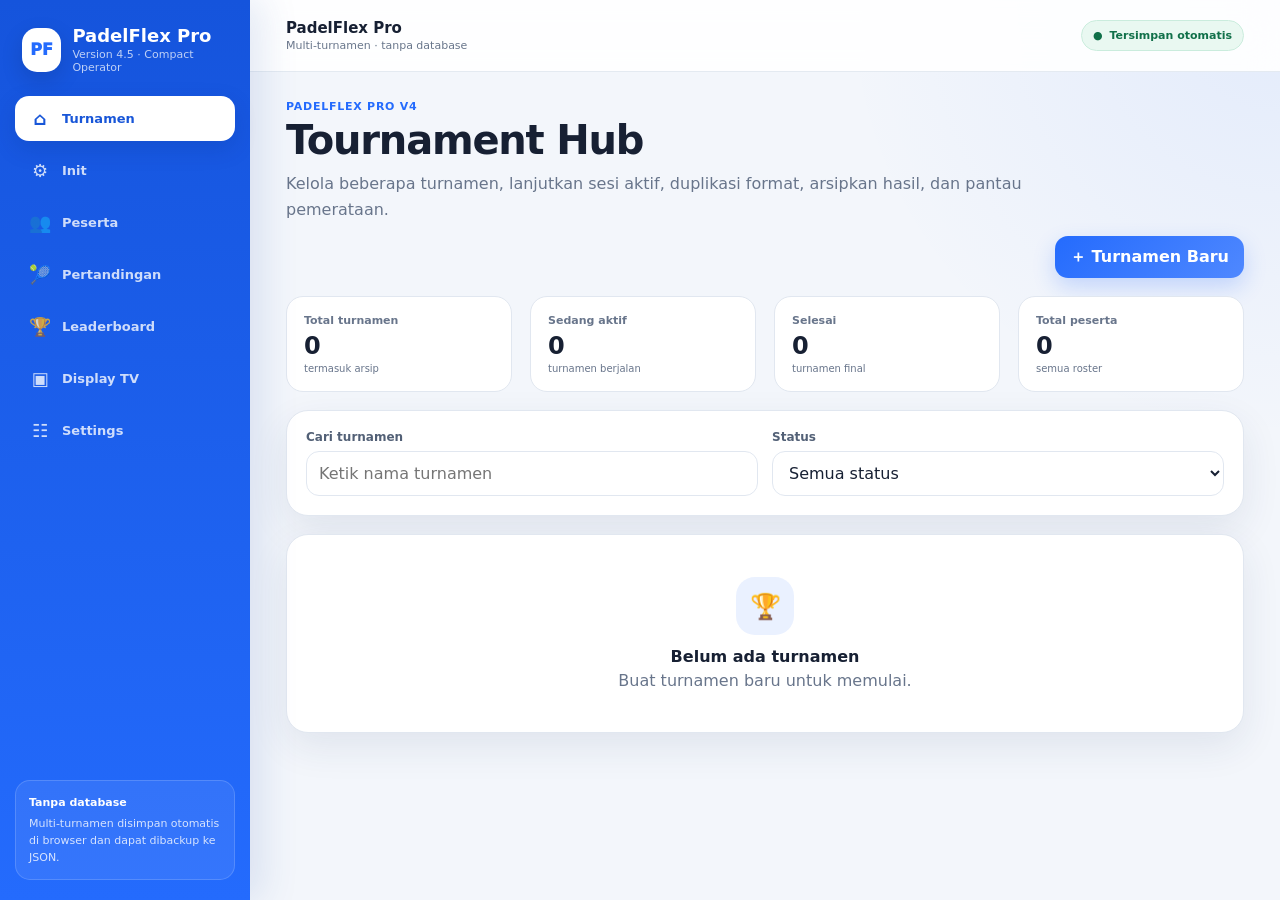
==== commit 98d28a43: "update 4.5" ====
--- a/index.html
+++ b/index.html
@@ -4,7 +4,7 @@
   <meta charset="UTF-8">
   <meta name="viewport" content="width=device-width,initial-scale=1.0">
   <meta name="theme-color" content="#246bfd">
-  <meta name="description" content="PadelFlex Pro v4.4 - padel tournament manager tanpa database">
+  <meta name="description" content="PadelFlex Pro v4.5 - padel tournament manager tanpa database">
   <title>Tournament Hub — PadelFlex Pro</title>
   <link rel="manifest" href="manifest.webmanifest">
   <link rel="icon" href="assets/icons/icon-192.png">
@@ -17,7 +17,7 @@
         <span class="brand-mark">PF</span>
         <span>
           <strong>PadelFlex Pro</strong>
-          <small>Version 4.4 · Stable QA</small>
+          <small>Version 4.5 · Compact Operator</small>
         </span>
       </a>
 
